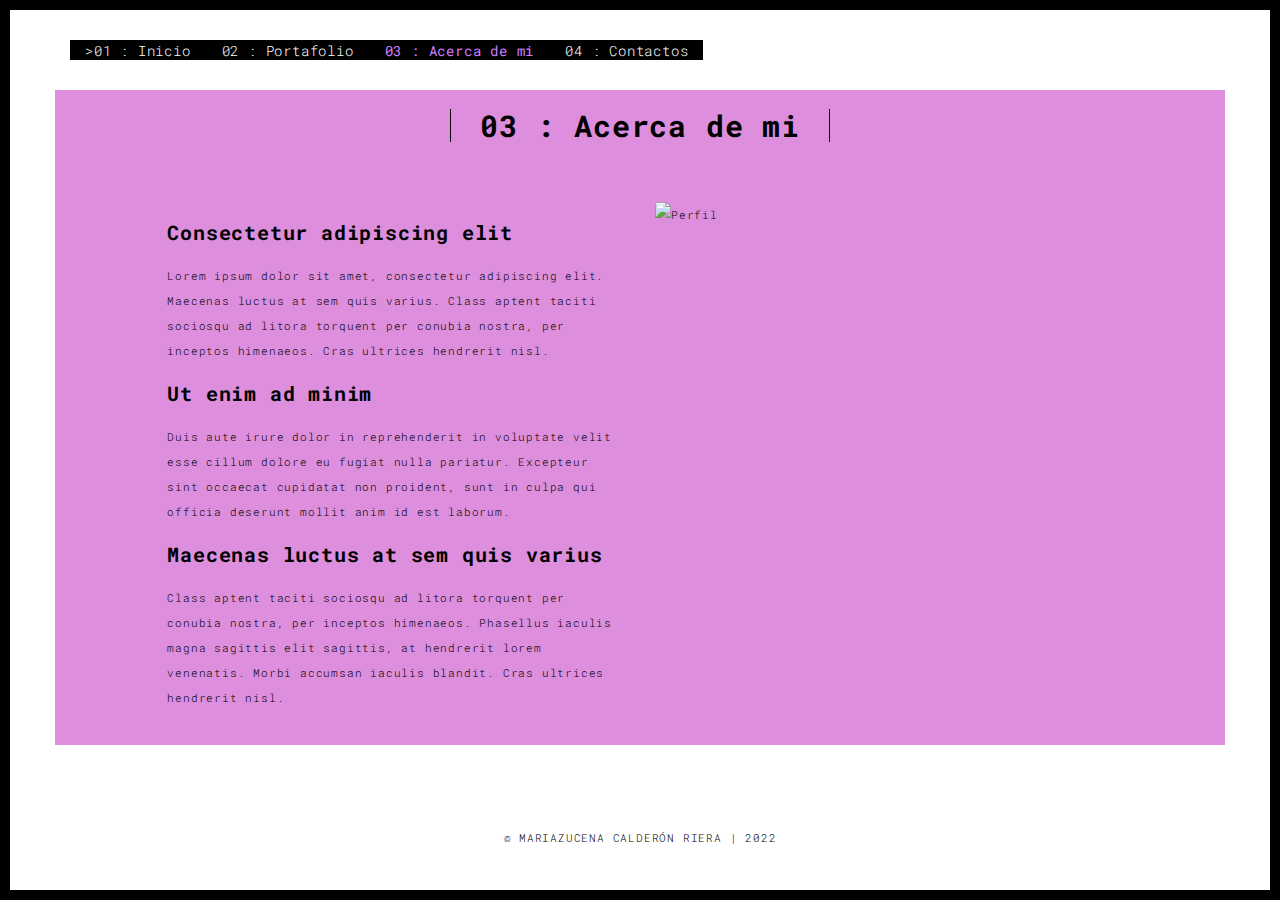
==== about.html @ 6d2d88f6 "Se hizo una primera versión de about.html" ====
<!DOCTYPE html>
<html lang="en">

<head>
  <meta charset="UTF-8">
  <meta content="IE=edge" http-equiv="X-UA-Compatible">
  <meta content="width=device-width,initial-scale=1" name="viewport">
  <meta content="description" name="description">
  <meta name="google" content="notranslate" />
  <meta content="Mashup templates have been developped by Orson.io team" name="author">

  <title>Mariazucena Calderón Riera</title>   

<link href="./main.3f6952e4.css" rel="stylesheet"></head>

<body class="">
<div id="site-border-left"></div>
<div id="site-border-right"></div>
<div id="site-border-top"></div>
<div id="site-border-bottom"></div>
 <!-- Add your content of header -->
<header>
  <nav class="navbar  navbar-fixed-top navbar-default">
    <div class="container">
        <button type="button" class="navbar-toggle collapsed" data-toggle="collapse" data-target="#navbar-collapse" aria-expanded="false">
          <span class="sr-only">Toggle navigation</span>
          <span class="icon-bar"></span>
          <span class="icon-bar"></span>
          <span class="icon-bar"></span>
        </button>

      <div class="collapse navbar-collapse" id="navbar-collapse">
        <ul class="nav navbar-nav" style="background-color:black;">
          <li ><a href="./index.html" title="" style="color:white">>01 : Inicio</a></li>
          <!-- href="./works.html" -->
          <li><a href="./maintenance.html" title="" style="color:white">02 : Portafolio</a></li>
          <li><a href="./about.html" title="" style="color:#CF7DFE; font-weight: bolder;">03 : Acerca de mi</a></li>
          <li><a href="./contact.html" title="" style="color:white">04 : Contactos</a></li>
        </ul>


      </div> 
    </div>
  </nav>
</header>

<div class="section-container">
    <div class="container">
      <div class="row" style="background-color:rgb(221, 142, 221); padding-bottom: 20px;">
        <div class="col-xs-12">
          <div class="section-container-spacer text-center">
            <h1 class="h2">03 : Acerca de mi</h1>
          </div>
          
          <div class="row">
            <div class="col-md-10 col-md-offset-1">
              <div class="row">
                <div class="col-xs-12 col-md-6">
                  <h3>Consectetur adipiscing elit</h3>
                  <p>Lorem ipsum dolor sit amet, consectetur adipiscing elit. Maecenas luctus at sem quis varius. 
                  Class aptent taciti sociosqu ad litora torquent per conubia nostra, per inceptos himenaeos. Cras ultrices hendrerit nisl.</p>
                  <h3>Ut enim ad minim </h3>
                  <p>Duis aute irure dolor in reprehenderit in voluptate velit esse
                  cillum dolore eu fugiat nulla pariatur. Excepteur sint occaecat cupidatat non
                  proident, sunt in culpa qui officia deserunt mollit anim id est laborum. 
                  <h3>Maecenas luctus at sem quis varius</h3>
                  <p>
                  Class aptent taciti sociosqu ad litora torquent per conubia nostra, per inceptos himenaeos. Phasellus iaculis magna sagittis elit sagittis, at hendrerit lorem venenatis. Morbi accumsan iaculis blandit. Cras ultrices hendrerit nisl.</p>
                </div>

                <div class="col-xs-12 col-md-6">
                  <img src="https://i.imgur.com/AEk5VJh.png" class="img-responsive" alt="Perfil" style="width: 90%;">
                </div>

              </div>
            </div>
          </div>
          
          
       </div>
      </div>
    </div>
  </div>


<footer class="footer-container text-center">
  <div class="container">
    <div class="row">
      <div class="col-xs-12">
        <p>© MARIAZUCENA CALDERÓN RIERA | 2022</p>
      </div>
    </div>
  </div>
</footer>

<script>
  document.addEventListener("DOMContentLoaded", function (event) {
     navActivePage();
  });
</script>

 <script type="text/javascript" src="./main.70a66962.js"></script></body>

</html>
---- main.3f6952e4.css ----
@import url(https://fonts.googleapis.com/css?family=Roboto:900|Roboto+Mono:300,400,700);@import url(https://maxcdn.bootstrapcdn.com/font-awesome/4.7.0/css/font-awesome.min.css);/*!
 * Bootstrap v3.3.7 (http://getbootstrap.com)
 * Copyright 2011-2016 Twitter, Inc.
 * Licensed under MIT (https://github.com/twbs/bootstrap/blob/master/LICENSE)
 */
/*! normalize.css v3.0.3 | MIT License | github.com/necolas/normalize.css */html{font-family:sans-serif;-ms-text-size-adjust:100%;-webkit-text-size-adjust:100%}body{margin:0}article,aside,details,figcaption,figure,footer,header,hgroup,main,menu,nav,section,summary{display:block}audio,canvas,progress,video{display:inline-block;vertical-align:baseline}audio:not([controls]){display:none;height:0}[hidden],template{display:none}a{background-color:transparent}a:active,a:hover{outline:0}abbr[title]{border-bottom:1px dotted}b,strong{font-weight:700}dfn{font-style:italic}h1{font-size:2em;margin:.67em 0}mark{background:#ff0;color:#000}small{font-size:80%}sub,sup{font-size:75%;line-height:0;position:relative;vertical-align:baseline}sup{top:-.5em}sub{bottom:-.25em}img{border:0}svg:not(:root){overflow:hidden}figure{margin:1em 40px}hr{box-sizing:content-box;height:0}pre{overflow:auto}code,kbd,pre,samp{font-family:monospace,monospace;font-size:1em}button,input,optgroup,select,textarea{color:inherit;font:inherit;margin:0}button{overflow:visible}button,select{text-transform:none}button,html input[type=button],input[type=reset],input[type=submit]{-webkit-appearance:button;cursor:pointer}button[disabled],html input[disabled]{cursor:default}button::-moz-focus-inner,input::-moz-focus-inner{border:0;padding:0}input{line-height:normal}input[type=checkbox],input[type=radio]{box-sizing:border-box;padding:0}input[type=number]::-webkit-inner-spin-button,input[type=number]::-webkit-outer-spin-button{height:auto}input[type=search]{-webkit-appearance:textfield;box-sizing:content-box}input[type=search]::-webkit-search-cancel-button,input[type=search]::-webkit-search-decoration{-webkit-appearance:none}fieldset{border:1px solid silver;margin:0 2px;padding:.35em .625em .75em}textarea{overflow:auto}optgroup{font-weight:700}table{border-collapse:collapse;border-spacing:0}td,th{padding:0}

/*! Source: https://github.com/h5bp/html5-boilerplate/blob/master/src/css/main.css */@media print{*,:after,:before{background:transparent!important;color:#000!important;box-shadow:none!important;text-shadow:none!important}a,a:visited{text-decoration:underline}a[href]:after{content:" (" attr(href) ")"}abbr[title]:after{content:" (" attr(title) ")"}a[href^="#"]:after,a[href^="javascript:"]:after{content:""}blockquote,pre{border:1px solid #999;page-break-inside:avoid}thead{display:table-header-group}img,tr{page-break-inside:avoid}img{max-width:100%!important}h2,h3,p{orphans:3;widows:3}h2,h3{page-break-after:avoid}.navbar{display:none}.btn>.caret,.dropup>.btn>.caret{border-top-color:#000!important}.label{border:1px solid #000}.table{border-collapse:collapse!important}.table td,.table th{background-color:#fff!important}.table-bordered td,.table-bordered th{border:1px solid #ddd!important}}*,:after,:before{-webkit-box-sizing:border-box;-moz-box-sizing:border-box;box-sizing:border-box}html{font-size:10px;-webkit-tap-highlight-color:transparent}body{font-family:Roboto Mono,Helvetica,Arial,sans-serif;font-size:11px;line-height:1.78;color:#000;background-color:#fff}button,input,select,textarea{font-family:inherit;font-size:inherit;line-height:inherit}a{color:#001aff;text-decoration:none}a:focus,a:hover{color:#0012b3;text-decoration:underline}a:focus{outline:5px auto -webkit-focus-ring-color;outline-offset:-2px}figure{margin:0}img{vertical-align:middle}.img-responsive{display:block;max-width:100%;height:auto}.img-rounded{border-radius:0}.img-thumbnail{padding:4px;line-height:1.78;background-color:#fff;border:1px solid #ddd;border-radius:0;-webkit-transition:all .2s ease-in-out;-o-transition:all .2s ease-in-out;transition:all .2s ease-in-out;display:inline-block;max-width:100%;height:auto}.img-circle{border-radius:50%}hr{margin-top:19px;margin-bottom:19px;border:0;border-top:1px solid #eee}.sr-only{position:absolute;width:1px;height:1px;margin:-1px;padding:0;overflow:hidden;clip:rect(0,0,0,0);border:0}.sr-only-focusable:active,.sr-only-focusable:focus{position:static;width:auto;height:auto;margin:0;overflow:visible;clip:auto}[role=button]{cursor:pointer}.h1,.h2,.h3,.h4,.h5,.h6,h1,h2,h3,h4,h5,h6{font-family:Roboto Mono,Helvetica,Arial,sans-serif;font-weight:700;line-height:1.1;color:#000}.h1 .small,.h1 small,.h2 .small,.h2 small,.h3 .small,.h3 small,.h4 .small,.h4 small,.h5 .small,.h5 small,.h6 .small,.h6 small,h1 .small,h1 small,h2 .small,h2 small,h3 .small,h3 small,h4 .small,h4 small,h5 .small,h5 small,h6 .small,h6 small{font-weight:400;line-height:1;color:#777}.h1,.h2,.h3,h1,h2,h3{margin-top:19px;margin-bottom:9.5px}.h1 .small,.h1 small,.h2 .small,.h2 small,.h3 .small,.h3 small,h1 .small,h1 small,h2 .small,h2 small,h3 .small,h3 small{font-size:65%}.h4,.h5,.h6,h4,h5,h6{margin-top:9.5px;margin-bottom:9.5px}.h4 .small,.h4 small,.h5 .small,.h5 small,.h6 .small,.h6 small,h4 .small,h4 small,h5 .small,h5 small,h6 .small,h6 small{font-size:75%}.h1,h1{font-size:70px}.h2,h2{font-size:30px}.h3,h3{font-size:20px}.h4,.h5,h4,h5{font-size:11px}.h6,h6{font-size:10px}p{margin:0 0 9.5px}.lead{margin-bottom:19px;font-size:12px;font-weight:300;line-height:1.4}@media (min-width:768px){.lead{font-size:16.5px}}.small,small{font-size:90%}.mark,mark{background-color:#fcf8e3;padding:.2em}.text-left{text-align:left}.text-right{text-align:right}.text-center{text-align:center}.text-justify{text-align:justify}.text-nowrap{white-space:nowrap}.text-lowercase{text-transform:lowercase}.initialism,.text-uppercase{text-transform:uppercase}.text-capitalize{text-transform:capitalize}.text-muted{color:#777}.text-primary{color:#001aff}a.text-primary:focus,a.text-primary:hover{color:#0015cc}.text-success{color:#fff}a.text-success:focus,a.text-success:hover{color:#e6e6e6}.text-info{color:#31708f}a.text-info:focus,a.text-info:hover{color:#245269}.text-warning{color:#8a6d3b}a.text-warning:focus,a.text-warning:hover{color:#66512c}.text-danger{color:#fff}a.text-danger:focus,a.text-danger:hover{color:#e6e6e6}.bg-primary{color:#fff;background-color:#001aff}a.bg-primary:focus,a.bg-primary:hover{background-color:#0015cc}.bg-success,a.bg-success:focus,a.bg-success:hover{background-color:#000}.bg-info{background-color:#d9edf7}a.bg-info:focus,a.bg-info:hover{background-color:#afd9ee}.bg-warning{background-color:#fcf8e3}a.bg-warning:focus,a.bg-warning:hover{background-color:#f7ecb5}.bg-danger{background-color:red}a.bg-danger:focus,a.bg-danger:hover{background-color:#c00}.page-header{padding-bottom:8.5px;margin:38px 0 19px;border-bottom:1px solid #eee}ol,ul{margin-top:0;margin-bottom:9.5px}ol ol,ol ul,ul ol,ul ul{margin-bottom:0}.list-inline,.list-unstyled{padding-left:0;list-style:none}.list-inline{margin-left:-5px}.list-inline>li{display:inline-block;padding-left:5px;padding-right:5px}dl{margin-top:0;margin-bottom:19px}dd,dt{line-height:1.78}dt{font-weight:700}dd{margin-left:0}.dl-horizontal dd:after,.dl-horizontal dd:before{content:" ";display:table}.dl-horizontal dd:after{clear:both}@media (min-width:768px){.dl-horizontal dt{float:left;width:160px;clear:left;text-align:right;overflow:hidden;text-overflow:ellipsis;white-space:nowrap}.dl-horizontal dd{margin-left:180px}}abbr[data-original-title],abbr[title]{cursor:help;border-bottom:1px dotted #777}.initialism{font-size:90%}blockquote{padding:9.5px 19px;margin:0 0 19px;font-size:13.75px;border-left:5px solid #eee}blockquote ol:last-child,blockquote p:last-child,blockquote ul:last-child{margin-bottom:0}blockquote .small,blockquote footer,blockquote small{display:block;font-size:80%;line-height:1.78;color:#777}blockquote .small:before,blockquote footer:before,blockquote small:before{content:"\2014   \A0"}.blockquote-reverse,blockquote.pull-right{padding-right:15px;padding-left:0;border-right:5px solid #eee;border-left:0;text-align:right}.blockquote-reverse .small:before,.blockquote-reverse footer:before,.blockquote-reverse small:before,blockquote.pull-right .small:before,blockquote.pull-right footer:before,blockquote.pull-right small:before{content:""}.blockquote-reverse .small:after,.blockquote-reverse footer:after,.blockquote-reverse small:after,blockquote.pull-right .small:after,blockquote.pull-right footer:after,blockquote.pull-right small:after{content:"\A0   \2014"}address{margin-bottom:19px;font-style:normal;line-height:1.78}code,kbd,pre,samp{font-family:Menlo,Monaco,Consolas,Courier New,monospace}code{color:#c7254e;background-color:#f9f2f4}code,kbd{padding:2px 4px;font-size:90%;border-radius:0}kbd{color:#fff;background-color:#333;box-shadow:inset 0 -1px 0 rgba(0,0,0,.25)}kbd kbd{padding:0;font-size:100%;font-weight:700;box-shadow:none}pre{display:block;padding:9px;margin:0 0 9.5px;font-size:10px;line-height:1.78;word-break:break-all;word-wrap:break-word;color:#333;background-color:#f5f5f5;border:1px solid #ccc;border-radius:0}pre code{padding:0;font-size:inherit;color:inherit;white-space:pre-wrap;background-color:transparent;border-radius:0}.pre-scrollable{max-height:340px;overflow-y:scroll}.container{margin-right:auto;margin-left:auto;padding-left:15px;padding-right:15px}.container:after,.container:before{content:" ";display:table}.container:after{clear:both}@media (min-width:768px){.container{width:750px}}@media (min-width:992px){.container{width:970px}}@media (min-width:1200px){.container{width:1170px}}.container-fluid{margin-right:auto;margin-left:auto;padding-left:15px;padding-right:15px}.container-fluid:after,.container-fluid:before{content:" ";display:table}.container-fluid:after{clear:both}.row{margin-left:-15px;margin-right:-15px}.row:after,.row:before{content:" ";display:table}.row:after{clear:both}.col-lg-1,.col-lg-2,.col-lg-3,.col-lg-4,.col-lg-5,.col-lg-6,.col-lg-7,.col-lg-8,.col-lg-9,.col-lg-10,.col-lg-11,.col-lg-12,.col-md-1,.col-md-2,.col-md-3,.col-md-4,.col-md-5,.col-md-6,.col-md-7,.col-md-8,.col-md-9,.col-md-10,.col-md-11,.col-md-12,.col-sm-1,.col-sm-2,.col-sm-3,.col-sm-4,.col-sm-5,.col-sm-6,.col-sm-7,.col-sm-8,.col-sm-9,.col-sm-10,.col-sm-11,.col-sm-12,.col-xs-1,.col-xs-2,.col-xs-3,.col-xs-4,.col-xs-5,.col-xs-6,.col-xs-7,.col-xs-8,.col-xs-9,.col-xs-10,.col-xs-11,.col-xs-12{position:relative;min-height:1px;padding-left:15px;padding-right:15px}.col-xs-1,.col-xs-2,.col-xs-3,.col-xs-4,.col-xs-5,.col-xs-6,.col-xs-7,.col-xs-8,.col-xs-9,.col-xs-10,.col-xs-11,.col-xs-12{float:left}.col-xs-1{width:8.33333%}.col-xs-2{width:16.66667%}.col-xs-3{width:25%}.col-xs-4{width:33.33333%}.col-xs-5{width:41.66667%}.col-xs-6{width:50%}.col-xs-7{width:58.33333%}.col-xs-8{width:66.66667%}.col-xs-9{width:75%}.col-xs-10{width:83.33333%}.col-xs-11{width:91.66667%}.col-xs-12{width:100%}.col-xs-pull-0{right:auto}.col-xs-pull-1{right:8.33333%}.col-xs-pull-2{right:16.66667%}.col-xs-pull-3{right:25%}.col-xs-pull-4{right:33.33333%}.col-xs-pull-5{right:41.66667%}.col-xs-pull-6{right:50%}.col-xs-pull-7{right:58.33333%}.col-xs-pull-8{right:66.66667%}.col-xs-pull-9{right:75%}.col-xs-pull-10{right:83.33333%}.col-xs-pull-11{right:91.66667%}.col-xs-pull-12{right:100%}.col-xs-push-0{left:auto}.col-xs-push-1{left:8.33333%}.col-xs-push-2{left:16.66667%}.col-xs-push-3{left:25%}.col-xs-push-4{left:33.33333%}.col-xs-push-5{left:41.66667%}.col-xs-push-6{left:50%}.col-xs-push-7{left:58.33333%}.col-xs-push-8{left:66.66667%}.col-xs-push-9{left:75%}.col-xs-push-10{left:83.33333%}.col-xs-push-11{left:91.66667%}.col-xs-push-12{left:100%}.col-xs-offset-0{margin-left:0}.col-xs-offset-1{margin-left:8.33333%}.col-xs-offset-2{margin-left:16.66667%}.col-xs-offset-3{margin-left:25%}.col-xs-offset-4{margin-left:33.33333%}.col-xs-offset-5{margin-left:41.66667%}.col-xs-offset-6{margin-left:50%}.col-xs-offset-7{margin-left:58.33333%}.col-xs-offset-8{margin-left:66.66667%}.col-xs-offset-9{margin-left:75%}.col-xs-offset-10{margin-left:83.33333%}.col-xs-offset-11{margin-left:91.66667%}.col-xs-offset-12{margin-left:100%}@media (min-width:768px){.col-sm-1,.col-sm-2,.col-sm-3,.col-sm-4,.col-sm-5,.col-sm-6,.col-sm-7,.col-sm-8,.col-sm-9,.col-sm-10,.col-sm-11,.col-sm-12{float:left}.col-sm-1{width:8.33333%}.col-sm-2{width:16.66667%}.col-sm-3{width:25%}.col-sm-4{width:33.33333%}.col-sm-5{width:41.66667%}.col-sm-6{width:50%}.col-sm-7{width:58.33333%}.col-sm-8{width:66.66667%}.col-sm-9{width:75%}.col-sm-10{width:83.33333%}.col-sm-11{width:91.66667%}.col-sm-12{width:100%}.col-sm-pull-0{right:auto}.col-sm-pull-1{right:8.33333%}.col-sm-pull-2{right:16.66667%}.col-sm-pull-3{right:25%}.col-sm-pull-4{right:33.33333%}.col-sm-pull-5{right:41.66667%}.col-sm-pull-6{right:50%}.col-sm-pull-7{right:58.33333%}.col-sm-pull-8{right:66.66667%}.col-sm-pull-9{right:75%}.col-sm-pull-10{right:83.33333%}.col-sm-pull-11{right:91.66667%}.col-sm-pull-12{right:100%}.col-sm-push-0{left:auto}.col-sm-push-1{left:8.33333%}.col-sm-push-2{left:16.66667%}.col-sm-push-3{left:25%}.col-sm-push-4{left:33.33333%}.col-sm-push-5{left:41.66667%}.col-sm-push-6{left:50%}.col-sm-push-7{left:58.33333%}.col-sm-push-8{left:66.66667%}.col-sm-push-9{left:75%}.col-sm-push-10{left:83.33333%}.col-sm-push-11{left:91.66667%}.col-sm-push-12{left:100%}.col-sm-offset-0{margin-left:0}.col-sm-offset-1{margin-left:8.33333%}.col-sm-offset-2{margin-left:16.66667%}.col-sm-offset-3{margin-left:25%}.col-sm-offset-4{margin-left:33.33333%}.col-sm-offset-5{margin-left:41.66667%}.col-sm-offset-6{margin-left:50%}.col-sm-offset-7{margin-left:58.33333%}.col-sm-offset-8{margin-left:66.66667%}.col-sm-offset-9{margin-left:75%}.col-sm-offset-10{margin-left:83.33333%}.col-sm-offset-11{margin-left:91.66667%}.col-sm-offset-12{margin-left:100%}}@media (min-width:992px){.col-md-1,.col-md-2,.col-md-3,.col-md-4,.col-md-5,.col-md-6,.col-md-7,.col-md-8,.col-md-9,.col-md-10,.col-md-11,.col-md-12{float:left}.col-md-1{width:8.33333%}.col-md-2{width:16.66667%}.col-md-3{width:25%}.col-md-4{width:33.33333%}.col-md-5{width:41.66667%}.col-md-6{width:50%}.col-md-7{width:58.33333%}.col-md-8{width:66.66667%}.col-md-9{width:75%}.col-md-10{width:83.33333%}.col-md-11{width:91.66667%}.col-md-12{width:100%}.col-md-pull-0{right:auto}.col-md-pull-1{right:8.33333%}.col-md-pull-2{right:16.66667%}.col-md-pull-3{right:25%}.col-md-pull-4{right:33.33333%}.col-md-pull-5{right:41.66667%}.col-md-pull-6{right:50%}.col-md-pull-7{right:58.33333%}.col-md-pull-8{right:66.66667%}.col-md-pull-9{right:75%}.col-md-pull-10{right:83.33333%}.col-md-pull-11{right:91.66667%}.col-md-pull-12{right:100%}.col-md-push-0{left:auto}.col-md-push-1{left:8.33333%}.col-md-push-2{left:16.66667%}.col-md-push-3{left:25%}.col-md-push-4{left:33.33333%}.col-md-push-5{left:41.66667%}.col-md-push-6{left:50%}.col-md-push-7{left:58.33333%}.col-md-push-8{left:66.66667%}.col-md-push-9{left:75%}.col-md-push-10{left:83.33333%}.col-md-push-11{left:91.66667%}.col-md-push-12{left:100%}.col-md-offset-0{margin-left:0}.col-md-offset-1{margin-left:8.33333%}.col-md-offset-2{margin-left:16.66667%}.col-md-offset-3{margin-left:25%}.col-md-offset-4{margin-left:33.33333%}.col-md-offset-5{margin-left:41.66667%}.col-md-offset-6{margin-left:50%}.col-md-offset-7{margin-left:58.33333%}.col-md-offset-8{margin-left:66.66667%}.col-md-offset-9{margin-left:75%}.col-md-offset-10{margin-left:83.33333%}.col-md-offset-11{margin-left:91.66667%}.col-md-offset-12{margin-left:100%}}@media (min-width:1200px){.col-lg-1,.col-lg-2,.col-lg-3,.col-lg-4,.col-lg-5,.col-lg-6,.col-lg-7,.col-lg-8,.col-lg-9,.col-lg-10,.col-lg-11,.col-lg-12{float:left}.col-lg-1{width:8.33333%}.col-lg-2{width:16.66667%}.col-lg-3{width:25%}.col-lg-4{width:33.33333%}.col-lg-5{width:41.66667%}.col-lg-6{width:50%}.col-lg-7{width:58.33333%}.col-lg-8{width:66.66667%}.col-lg-9{width:75%}.col-lg-10{width:83.33333%}.col-lg-11{width:91.66667%}.col-lg-12{width:100%}.col-lg-pull-0{right:auto}.col-lg-pull-1{right:8.33333%}.col-lg-pull-2{right:16.66667%}.col-lg-pull-3{right:25%}.col-lg-pull-4{right:33.33333%}.col-lg-pull-5{right:41.66667%}.col-lg-pull-6{right:50%}.col-lg-pull-7{right:58.33333%}.col-lg-pull-8{right:66.66667%}.col-lg-pull-9{right:75%}.col-lg-pull-10{right:83.33333%}.col-lg-pull-11{right:91.66667%}.col-lg-pull-12{right:100%}.col-lg-push-0{left:auto}.col-lg-push-1{left:8.33333%}.col-lg-push-2{left:16.66667%}.col-lg-push-3{left:25%}.col-lg-push-4{left:33.33333%}.col-lg-push-5{left:41.66667%}.col-lg-push-6{left:50%}.col-lg-push-7{left:58.33333%}.col-lg-push-8{left:66.66667%}.col-lg-push-9{left:75%}.col-lg-push-10{left:83.33333%}.col-lg-push-11{left:91.66667%}.col-lg-push-12{left:100%}.col-lg-offset-0{margin-left:0}.col-lg-offset-1{margin-left:8.33333%}.col-lg-offset-2{margin-left:16.66667%}.col-lg-offset-3{margin-left:25%}.col-lg-offset-4{margin-left:33.33333%}.col-lg-offset-5{margin-left:41.66667%}.col-lg-offset-6{margin-left:50%}.col-lg-offset-7{margin-left:58.33333%}.col-lg-offset-8{margin-left:66.66667%}.col-lg-offset-9{margin-left:75%}.col-lg-offset-10{margin-left:83.33333%}.col-lg-offset-11{margin-left:91.66667%}.col-lg-offset-12{margin-left:100%}}table{background-color:transparent}caption{padding-top:8px;padding-bottom:8px;color:#777}caption,th{text-align:left}.table{width:100%;max-width:100%;margin-bottom:19px}.table>tbody>tr>td,.table>tbody>tr>th,.table>tfoot>tr>td,.table>tfoot>tr>th,.table>thead>tr>td,.table>thead>tr>th{padding:8px;line-height:1.78;vertical-align:top;border-top:1px solid #ddd}.table>thead>tr>th{vertical-align:bottom;border-bottom:2px solid #ddd}.table>caption+thead>tr:first-child>td,.table>caption+thead>tr:first-child>th,.table>colgroup+thead>tr:first-child>td,.table>colgroup+thead>tr:first-child>th,.table>thead:first-child>tr:first-child>td,.table>thead:first-child>tr:first-child>th{border-top:0}.table>tbody+tbody{border-top:2px solid #ddd}.table .table{background-color:#fff}.table-condensed>tbody>tr>td,.table-condensed>tbody>tr>th,.table-condensed>tfoot>tr>td,.table-condensed>tfoot>tr>th,.table-condensed>thead>tr>td,.table-condensed>thead>tr>th{padding:5px}.table-bordered,.table-bordered>tbody>tr>td,.table-bordered>tbody>tr>th,.table-bordered>tfoot>tr>td,.table-bordered>tfoot>tr>th,.table-bordered>thead>tr>td,.table-bordered>thead>tr>th{border:1px solid #ddd}.table-bordered>thead>tr>td,.table-bordered>thead>tr>th{border-bottom-width:2px}.table-striped>tbody>tr:nth-of-type(odd){background-color:#f9f9f9}.table-hover>tbody>tr:hover{background-color:#f5f5f5}table col[class*=col-]{position:static;float:none;display:table-column}table td[class*=col-],table th[class*=col-]{position:static;float:none;display:table-cell}.table>tbody>tr.active>td,.table>tbody>tr.active>th,.table>tbody>tr>td.active,.table>tbody>tr>th.active,.table>tfoot>tr.active>td,.table>tfoot>tr.active>th,.table>tfoot>tr>td.active,.table>tfoot>tr>th.active,.table>thead>tr.active>td,.table>thead>tr.active>th,.table>thead>tr>td.active,.table>thead>tr>th.active{background-color:#f5f5f5}.table-hover>tbody>tr.active:hover>td,.table-hover>tbody>tr.active:hover>th,.table-hover>tbody>tr:hover>.active,.table-hover>tbody>tr>td.active:hover,.table-hover>tbody>tr>th.active:hover{background-color:#e8e8e8}.table-hover>tbody>tr.success:hover>td,.table-hover>tbody>tr.success:hover>th,.table-hover>tbody>tr:hover>.success,.table-hover>tbody>tr>td.success:hover,.table-hover>tbody>tr>th.success:hover,.table>tbody>tr.success>td,.table>tbody>tr.success>th,.table>tbody>tr>td.success,.table>tbody>tr>th.success,.table>tfoot>tr.success>td,.table>tfoot>tr.success>th,.table>tfoot>tr>td.success,.table>tfoot>tr>th.success,.table>thead>tr.success>td,.table>thead>tr.success>th,.table>thead>tr>td.success,.table>thead>tr>th.success{background-color:#000}.table>tbody>tr.info>td,.table>tbody>tr.info>th,.table>tbody>tr>td.info,.table>tbody>tr>th.info,.table>tfoot>tr.info>td,.table>tfoot>tr.info>th,.table>tfoot>tr>td.info,.table>tfoot>tr>th.info,.table>thead>tr.info>td,.table>thead>tr.info>th,.table>thead>tr>td.info,.table>thead>tr>th.info{background-color:#d9edf7}.table-hover>tbody>tr.info:hover>td,.table-hover>tbody>tr.info:hover>th,.table-hover>tbody>tr:hover>.info,.table-hover>tbody>tr>td.info:hover,.table-hover>tbody>tr>th.info:hover{background-color:#c4e3f3}.table>tbody>tr.warning>td,.table>tbody>tr.warning>th,.table>tbody>tr>td.warning,.table>tbody>tr>th.warning,.table>tfoot>tr.warning>td,.table>tfoot>tr.warning>th,.table>tfoot>tr>td.warning,.table>tfoot>tr>th.warning,.table>thead>tr.warning>td,.table>thead>tr.warning>th,.table>thead>tr>td.warning,.table>thead>tr>th.warning{background-color:#fcf8e3}.table-hover>tbody>tr.warning:hover>td,.table-hover>tbody>tr.warning:hover>th,.table-hover>tbody>tr:hover>.warning,.table-hover>tbody>tr>td.warning:hover,.table-hover>tbody>tr>th.warning:hover{background-color:#faf2cc}.table>tbody>tr.danger>td,.table>tbody>tr.danger>th,.table>tbody>tr>td.danger,.table>tbody>tr>th.danger,.table>tfoot>tr.danger>td,.table>tfoot>tr.danger>th,.table>tfoot>tr>td.danger,.table>tfoot>tr>th.danger,.table>thead>tr.danger>td,.table>thead>tr.danger>th,.table>thead>tr>td.danger,.table>thead>tr>th.danger{background-color:red}.table-hover>tbody>tr.danger:hover>td,.table-hover>tbody>tr.danger:hover>th,.table-hover>tbody>tr:hover>.danger,.table-hover>tbody>tr>td.danger:hover,.table-hover>tbody>tr>th.danger:hover{background-color:#e60000}.table-responsive{overflow-x:auto;min-height:.01%}@media screen and (max-width:767px){.table-responsive{width:100%;margin-bottom:14.25px;overflow-y:hidden;-ms-overflow-style:-ms-autohiding-scrollbar;border:1px solid #ddd}.table-responsive>.table{margin-bottom:0}.table-responsive>.table>tbody>tr>td,.table-responsive>.table>tbody>tr>th,.table-responsive>.table>tfoot>tr>td,.table-responsive>.table>tfoot>tr>th,.table-responsive>.table>thead>tr>td,.table-responsive>.table>thead>tr>th{white-space:nowrap}.table-responsive>.table-bordered{border:0}.table-responsive>.table-bordered>tbody>tr>td:first-child,.table-responsive>.table-bordered>tbody>tr>th:first-child,.table-responsive>.table-bordered>tfoot>tr>td:first-child,.table-responsive>.table-bordered>tfoot>tr>th:first-child,.table-responsive>.table-bordered>thead>tr>td:first-child,.table-responsive>.table-bordered>thead>tr>th:first-child{border-left:0}.table-responsive>.table-bordered>tbody>tr>td:last-child,.table-responsive>.table-bordered>tbody>tr>th:last-child,.table-responsive>.table-bordered>tfoot>tr>td:last-child,.table-responsive>.table-bordered>tfoot>tr>th:last-child,.table-responsive>.table-bordered>thead>tr>td:last-child,.table-responsive>.table-bordered>thead>tr>th:last-child{border-right:0}.table-responsive>.table-bordered>tbody>tr:last-child>td,.table-responsive>.table-bordered>tbody>tr:last-child>th,.table-responsive>.table-bordered>tfoot>tr:last-child>td,.table-responsive>.table-bordered>tfoot>tr:last-child>th{border-bottom:0}}fieldset{margin:0;min-width:0}fieldset,legend{padding:0;border:0}legend{display:block;width:100%;margin-bottom:19px;font-size:16.5px;line-height:inherit;color:#333;border-bottom:1px solid #e5e5e5}label{display:inline-block;max-width:100%;margin-bottom:5px;font-weight:700}input[type=search]{-webkit-box-sizing:border-box;-moz-box-sizing:border-box;box-sizing:border-box}input[type=checkbox],input[type=radio]{margin:4px 0 0;margin-top:1px\9;line-height:normal}input[type=file]{display:block}input[type=range]{display:block;width:100%}select[multiple],select[size]{height:auto}input[type=checkbox]:focus,input[type=file]:focus,input[type=radio]:focus{outline:5px auto -webkit-focus-ring-color;outline-offset:-2px}output{padding-top:9px}.form-control,output{display:block;font-size:11px;line-height:1.78;color:#555}.form-control{width:100%;height:40px;padding:8px 14px;background-color:#fff;background-image:none;border:1px solid #000;border-radius:0;-webkit-box-shadow:inset 0 1px 1px rgba(0,0,0,.075);box-shadow:inset 0 1px 1px rgba(0,0,0,.075);-webkit-transition:border-color .15s ease-in-out,box-shadow .15s ease-in-out;-o-transition:border-color ease-in-out .15s,box-shadow ease-in-out .15s;transition:border-color .15s ease-in-out,box-shadow .15s ease-in-out}.form-control:focus{border-color:#66afe9;-webkit-box-shadow:inset 0 1px 1px rgba(0,0,0,.075),0 0 8px rgba(102,175,233,.6);box-shadow:inset 0 1px 1px rgba(0,0,0,.075),0 0 8px rgba(102,175,233,.6)}.form-control::-moz-placeholder{color:#999;opacity:1}.form-control:-ms-input-placeholder{color:#999}.form-control::-webkit-input-placeholder{color:#999}.form-control::-ms-expand{border:0;background-color:transparent}.form-control[disabled],.form-control[readonly],fieldset[disabled] .form-control{background-color:#eee;opacity:1}.form-control[disabled],fieldset[disabled] .form-control{cursor:not-allowed}textarea.form-control{height:auto}input[type=search]{-webkit-appearance:none}@media screen and (-webkit-min-device-pixel-ratio:0){input[type=date].form-control,input[type=datetime-local].form-control,input[type=month].form-control,input[type=time].form-control{line-height:40px}.input-group-sm>.input-group-btn>input[type=date].btn,.input-group-sm>.input-group-btn>input[type=datetime-local].btn,.input-group-sm>.input-group-btn>input[type=month].btn,.input-group-sm>.input-group-btn>input[type=time].btn,.input-group-sm>input[type=date].form-control,.input-group-sm>input[type=date].input-group-addon,.input-group-sm>input[type=datetime-local].form-control,.input-group-sm>input[type=datetime-local].input-group-addon,.input-group-sm>input[type=month].form-control,.input-group-sm>input[type=month].input-group-addon,.input-group-sm>input[type=time].form-control,.input-group-sm>input[type=time].input-group-addon,.input-group-sm input[type=date],.input-group-sm input[type=datetime-local],.input-group-sm input[type=month],.input-group-sm input[type=time],input[type=date].input-sm,input[type=datetime-local].input-sm,input[type=month].input-sm,input[type=time].input-sm{line-height:27px}.input-group-lg>.input-group-btn>input[type=date].btn,.input-group-lg>.input-group-btn>input[type=datetime-local].btn,.input-group-lg>.input-group-btn>input[type=month].btn,.input-group-lg>.input-group-btn>input[type=time].btn,.input-group-lg>input[type=date].form-control,.input-group-lg>input[type=date].input-group-addon,.input-group-lg>input[type=datetime-local].form-control,.input-group-lg>input[type=datetime-local].input-group-addon,.input-group-lg>input[type=month].form-control,.input-group-lg>input[type=month].input-group-addon,.input-group-lg>input[type=time].form-control,.input-group-lg>input[type=time].input-group-addon,.input-group-lg input[type=date],.input-group-lg input[type=datetime-local],.input-group-lg input[type=month],.input-group-lg input[type=time],input[type=date].input-lg,input[type=datetime-local].input-lg,input[type=month].input-lg,input[type=time].input-lg{line-height:41px}}.form-group{margin-bottom:15px}.checkbox,.radio{position:relative;display:block;margin-top:10px;margin-bottom:10px}.checkbox label,.radio label{min-height:19px;padding-left:20px;margin-bottom:0;font-weight:400;cursor:pointer}.checkbox-inline input[type=checkbox],.checkbox input[type=checkbox],.radio-inline input[type=radio],.radio input[type=radio]{position:absolute;margin-left:-20px;margin-top:4px\9}.checkbox+.checkbox,.radio+.radio{margin-top:-5px}.checkbox-inline,.radio-inline{position:relative;display:inline-block;padding-left:20px;margin-bottom:0;vertical-align:middle;font-weight:400;cursor:pointer}.checkbox-inline+.checkbox-inline,.radio-inline+.radio-inline{margin-top:0;margin-left:10px}.checkbox-inline.disabled,.checkbox.disabled label,.radio-inline.disabled,.radio.disabled label,fieldset[disabled] .checkbox-inline,fieldset[disabled] .checkbox label,fieldset[disabled] .radio-inline,fieldset[disabled] .radio label,fieldset[disabled] input[type=checkbox],fieldset[disabled] input[type=radio],input[type=checkbox].disabled,input[type=checkbox][disabled],input[type=radio].disabled,input[type=radio][disabled]{cursor:not-allowed}.form-control-static{padding-top:9px;padding-bottom:9px;margin-bottom:0;min-height:30px}.form-control-static.input-lg,.form-control-static.input-sm,.input-group-lg>.form-control-static.form-control,.input-group-lg>.form-control-static.input-group-addon,.input-group-lg>.input-group-btn>.form-control-static.btn,.input-group-sm>.form-control-static.form-control,.input-group-sm>.form-control-static.input-group-addon,.input-group-sm>.input-group-btn>.form-control-static.btn{padding-left:0;padding-right:0}.input-group-sm>.form-control,.input-group-sm>.input-group-addon,.input-group-sm>.input-group-btn>.btn,.input-sm{height:27px;padding:5px 10px;font-size:10px;line-height:1.5;border-radius:0}.input-group-sm>.input-group-btn>select.btn,.input-group-sm>select.form-control,.input-group-sm>select.input-group-addon,select.input-sm{height:27px;line-height:27px}.input-group-sm>.input-group-btn>select[multiple].btn,.input-group-sm>.input-group-btn>textarea.btn,.input-group-sm>select[multiple].form-control,.input-group-sm>select[multiple].input-group-addon,.input-group-sm>textarea.form-control,.input-group-sm>textarea.input-group-addon,select[multiple].input-sm,textarea.input-sm{height:auto}.form-group-sm .form-control{height:27px;padding:5px 10px;font-size:10px;line-height:1.5;border-radius:0}.form-group-sm select.form-control{height:27px;line-height:27px}.form-group-sm select[multiple].form-control,.form-group-sm textarea.form-control{height:auto}.form-group-sm .form-control-static{height:27px;min-height:29px;padding:6px 10px;font-size:10px;line-height:1.5}.input-group-lg>.form-control,.input-group-lg>.input-group-addon,.input-group-lg>.input-group-btn>.btn,.input-lg{height:41px;padding:10px 16px;font-size:14px;line-height:1.33333;border-radius:0}.input-group-lg>.input-group-btn>select.btn,.input-group-lg>select.form-control,.input-group-lg>select.input-group-addon,select.input-lg{height:41px;line-height:41px}.input-group-lg>.input-group-btn>select[multiple].btn,.input-group-lg>.input-group-btn>textarea.btn,.input-group-lg>select[multiple].form-control,.input-group-lg>select[multiple].input-group-addon,.input-group-lg>textarea.form-control,.input-group-lg>textarea.input-group-addon,select[multiple].input-lg,textarea.input-lg{height:auto}.form-group-lg .form-control{height:41px;padding:10px 16px;font-size:14px;line-height:1.33333;border-radius:0}.form-group-lg select.form-control{height:41px;line-height:41px}.form-group-lg select[multiple].form-control,.form-group-lg textarea.form-control{height:auto}.form-group-lg .form-control-static{height:41px;min-height:33px;padding:11px 16px;font-size:14px;line-height:1.33333}.has-feedback{position:relative}.has-feedback .form-control{padding-right:50px}.form-control-feedback{position:absolute;top:0;right:0;z-index:2;display:block;width:40px;height:40px;line-height:40px;text-align:center;pointer-events:none}.form-group-lg .form-control+.form-control-feedback,.input-group-lg+.form-control-feedback,.input-group-lg>.form-control+.form-control-feedback,.input-group-lg>.input-group-addon+.form-control-feedback,.input-group-lg>.input-group-btn>.btn+.form-control-feedback,.input-lg+.form-control-feedback{width:41px;height:41px;line-height:41px}.form-group-sm .form-control+.form-control-feedback,.input-group-sm+.form-control-feedback,.input-group-sm>.form-control+.form-control-feedback,.input-group-sm>.input-group-addon+.form-control-feedback,.input-group-sm>.input-group-btn>.btn+.form-control-feedback,.input-sm+.form-control-feedback{width:27px;height:27px;line-height:27px}.has-success .checkbox,.has-success .checkbox-inline,.has-success.checkbox-inline label,.has-success.checkbox label,.has-success .control-label,.has-success .help-block,.has-success .radio,.has-success .radio-inline,.has-success.radio-inline label,.has-success.radio label{color:#fff}.has-success .form-control{border-color:#fff;-webkit-box-shadow:inset 0 1px 1px rgba(0,0,0,.075);box-shadow:inset 0 1px 1px rgba(0,0,0,.075)}.has-success .form-control:focus{border-color:#e6e6e6;-webkit-box-shadow:inset 0 1px 1px rgba(0,0,0,.075),0 0 6px #fff;box-shadow:inset 0 1px 1px rgba(0,0,0,.075),0 0 6px #fff}.has-success .input-group-addon{color:#fff;border-color:#fff;background-color:#000}.has-success .form-control-feedback{color:#fff}.has-warning .checkbox,.has-warning .checkbox-inline,.has-warning.checkbox-inline label,.has-warning.checkbox label,.has-warning .control-label,.has-warning .help-block,.has-warning .radio,.has-warning .radio-inline,.has-warning.radio-inline label,.has-warning.radio label{color:#8a6d3b}.has-warning .form-control{border-color:#8a6d3b;-webkit-box-shadow:inset 0 1px 1px rgba(0,0,0,.075);box-shadow:inset 0 1px 1px rgba(0,0,0,.075)}.has-warning .form-control:focus{border-color:#66512c;-webkit-box-shadow:inset 0 1px 1px rgba(0,0,0,.075),0 0 6px #c0a16b;box-shadow:inset 0 1px 1px rgba(0,0,0,.075),0 0 6px #c0a16b}.has-warning .input-group-addon{color:#8a6d3b;border-color:#8a6d3b;background-color:#fcf8e3}.has-warning .form-control-feedback{color:#8a6d3b}.has-error .checkbox,.has-error .checkbox-inline,.has-error.checkbox-inline label,.has-error.checkbox label,.has-error .control-label,.has-error .help-block,.has-error .radio,.has-error .radio-inline,.has-error.radio-inline label,.has-error.radio label{color:#fff}.has-error .form-control{border-color:#fff;-webkit-box-shadow:inset 0 1px 1px rgba(0,0,0,.075);box-shadow:inset 0 1px 1px rgba(0,0,0,.075)}.has-error .form-control:focus{border-color:#e6e6e6;-webkit-box-shadow:inset 0 1px 1px rgba(0,0,0,.075),0 0 6px #fff;box-shadow:inset 0 1px 1px rgba(0,0,0,.075),0 0 6px #fff}.has-error .input-group-addon{color:#fff;border-color:#fff;background-color:red}.has-error .form-control-feedback{color:#fff}.has-feedback label~.form-control-feedback{top:24px}.has-feedback label.sr-only~.form-control-feedback{top:0}.help-block{display:block;margin-top:5px;margin-bottom:10px;color:#404040}@media (min-width:768px){.form-inline .form-group{display:inline-block;margin-bottom:0;vertical-align:middle}.form-inline .form-control{display:inline-block;width:auto;vertical-align:middle}.form-inline .form-control-static{display:inline-block}.form-inline .input-group{display:inline-table;vertical-align:middle}.form-inline .input-group .form-control,.form-inline .input-group .input-group-addon,.form-inline .input-group .input-group-btn{width:auto}.form-inline .input-group>.form-control{width:100%}.form-inline .control-label{margin-bottom:0;vertical-align:middle}.form-inline .checkbox,.form-inline .radio{display:inline-block;margin-top:0;margin-bottom:0;vertical-align:middle}.form-inline .checkbox label,.form-inline .radio label{padding-left:0}.form-inline .checkbox input[type=checkbox],.form-inline .radio input[type=radio]{position:relative;margin-left:0}.form-inline .has-feedback .form-control-feedback{top:0}}.form-horizontal .checkbox,.form-horizontal .checkbox-inline,.form-horizontal .radio,.form-horizontal .radio-inline{margin-top:0;margin-bottom:0;padding-top:9px}.form-horizontal .checkbox,.form-horizontal .radio{min-height:28px}.form-horizontal .form-group{margin-left:-15px;margin-right:-15px}.form-horizontal .form-group:after,.form-horizontal .form-group:before{content:" ";display:table}.form-horizontal .form-group:after{clear:both}@media (min-width:768px){.form-horizontal .control-label{text-align:right;margin-bottom:0;padding-top:9px}}.form-horizontal .has-feedback .form-control-feedback{right:15px}@media (min-width:768px){.form-horizontal .form-group-lg .control-label{padding-top:11px;font-size:14px}}@media (min-width:768px){.form-horizontal .form-group-sm .control-label{padding-top:6px;font-size:10px}}.btn{display:inline-block;margin-bottom:0;font-weight:400;text-align:center;vertical-align:middle;touch-action:manipulation;cursor:pointer;background-image:none;border:1px solid transparent;white-space:nowrap;padding:8px 14px;font-size:11px;line-height:1.78;border-radius:0;-webkit-user-select:none;-moz-user-select:none;-ms-user-select:none;user-select:none}.btn.active.focus,.btn.active:focus,.btn.focus,.btn:active.focus,.btn:active:focus,.btn:focus{outline:5px auto -webkit-focus-ring-color;outline-offset:-2px}.btn.focus,.btn:focus,.btn:hover{color:#000;text-decoration:none}.btn.active,.btn:active{outline:0;background-image:none;-webkit-box-shadow:inset 0 3px 5px rgba(0,0,0,.125);box-shadow:inset 0 3px 5px rgba(0,0,0,.125)}.btn.disabled,.btn[disabled],fieldset[disabled] .btn{cursor:not-allowed;opacity:.65;filter:alpha(opacity=65);-webkit-box-shadow:none;box-shadow:none}a.btn.disabled,fieldset[disabled] a.btn{pointer-events:none}.btn-default,.btn-default.active,.btn-default.active.focus,.btn-default.active:focus,.btn-default.active:hover,.btn-default.focus,.btn-default:active,.btn-default:active.focus,.btn-default:active:focus,.btn-default:active:hover,.btn-default:focus,.btn-default:hover,.open>.btn-default.dropdown-toggle,.open>.btn-default.dropdown-toggle.focus,.open>.btn-default.dropdown-toggle:focus,.open>.btn-default.dropdown-toggle:hover{color:#000;background-color:transparent;border-color:#000}.btn-default.active,.btn-default:active,.open>.btn-default.dropdown-toggle{background-image:none}.btn-default.disabled.focus,.btn-default.disabled:focus,.btn-default.disabled:hover,.btn-default[disabled].focus,.btn-default[disabled]:focus,.btn-default[disabled]:hover,fieldset[disabled] .btn-default.focus,fieldset[disabled] .btn-default:focus,fieldset[disabled] .btn-default:hover{background-color:transparent;border-color:#000}.btn-default .badge{color:transparent;background-color:#000}.btn-primary{color:#001aff;background-color:transparent;border-color:#001aff}.btn-primary.focus,.btn-primary:focus{color:#001aff;background-color:transparent;border-color:#000d80}.btn-primary.active,.btn-primary:active,.btn-primary:hover,.open>.btn-primary.dropdown-toggle{color:#001aff;background-color:transparent;border-color:#0014c2}.btn-primary.active.focus,.btn-primary.active:focus,.btn-primary.active:hover,.btn-primary:active.focus,.btn-primary:active:focus,.btn-primary:active:hover,.open>.btn-primary.dropdown-toggle.focus,.open>.btn-primary.dropdown-toggle:focus,.open>.btn-primary.dropdown-toggle:hover{color:#001aff;background-color:transparent;border-color:#000d80}.btn-primary.active,.btn-primary:active,.open>.btn-primary.dropdown-toggle{background-image:none}.btn-primary.disabled.focus,.btn-primary.disabled:focus,.btn-primary.disabled:hover,.btn-primary[disabled].focus,.btn-primary[disabled]:focus,.btn-primary[disabled]:hover,fieldset[disabled] .btn-primary.focus,fieldset[disabled] .btn-primary:focus,fieldset[disabled] .btn-primary:hover{background-color:transparent;border-color:#001aff}.btn-primary .badge{color:transparent;background-color:#001aff}.btn-success{color:#5cb85c;background-color:transparent;border-color:#5cb85c}.btn-success.focus,.btn-success:focus{color:#5cb85c;background-color:transparent;border-color:#2d672d}.btn-success.active,.btn-success:active,.btn-success:hover,.open>.btn-success.dropdown-toggle{color:#5cb85c;background-color:transparent;border-color:#419641}.btn-success.active.focus,.btn-success.active:focus,.btn-success.active:hover,.btn-success:active.focus,.btn-success:active:focus,.btn-success:active:hover,.open>.btn-success.dropdown-toggle.focus,.open>.btn-success.dropdown-toggle:focus,.open>.btn-success.dropdown-toggle:hover{color:#5cb85c;background-color:transparent;border-color:#2d672d}.btn-success.active,.btn-success:active,.open>.btn-success.dropdown-toggle{background-image:none}.btn-success.disabled.focus,.btn-success.disabled:focus,.btn-success.disabled:hover,.btn-success[disabled].focus,.btn-success[disabled]:focus,.btn-success[disabled]:hover,fieldset[disabled] .btn-success.focus,fieldset[disabled] .btn-success:focus,fieldset[disabled] .btn-success:hover{background-color:transparent;border-color:#5cb85c}.btn-success .badge{color:transparent;background-color:#5cb85c}.btn-info{border-color:#5bc0de}.btn-info,.btn-info.focus,.btn-info:focus{color:#5bc0de;background-color:transparent}.btn-info.focus,.btn-info:focus{border-color:#1f7e9a}.btn-info.active,.btn-info:active,.btn-info:hover,.open>.btn-info.dropdown-toggle{color:#5bc0de;background-color:transparent;border-color:#2aabd2}.btn-info.active.focus,.btn-info.active:focus,.btn-info.active:hover,.btn-info:active.focus,.btn-info:active:focus,.btn-info:active:hover,.open>.btn-info.dropdown-toggle.focus,.open>.btn-info.dropdown-toggle:focus,.open>.btn-info.dropdown-toggle:hover{color:#5bc0de;background-color:transparent;border-color:#1f7e9a}.btn-info.active,.btn-info:active,.open>.btn-info.dropdown-toggle{background-image:none}.btn-info.disabled.focus,.btn-info.disabled:focus,.btn-info.disabled:hover,.btn-info[disabled].focus,.btn-info[disabled]:focus,.btn-info[disabled]:hover,fieldset[disabled] .btn-info.focus,fieldset[disabled] .btn-info:focus,fieldset[disabled] .btn-info:hover{background-color:transparent;border-color:#5bc0de}.btn-info .badge{color:transparent;background-color:#5bc0de}.btn-warning{color:#f0ad4e;background-color:transparent;border-color:#f0ad4e}.btn-warning.focus,.btn-warning:focus{color:#f0ad4e;background-color:transparent;border-color:#b06d0f}.btn-warning.active,.btn-warning:active,.btn-warning:hover,.open>.btn-warning.dropdown-toggle{color:#f0ad4e;background-color:transparent;border-color:#eb9316}.btn-warning.active.focus,.btn-warning.active:focus,.btn-warning.active:hover,.btn-warning:active.focus,.btn-warning:active:focus,.btn-warning:active:hover,.open>.btn-warning.dropdown-toggle.focus,.open>.btn-warning.dropdown-toggle:focus,.open>.btn-warning.dropdown-toggle:hover{color:#f0ad4e;background-color:transparent;border-color:#b06d0f}.btn-warning.active,.btn-warning:active,.open>.btn-warning.dropdown-toggle{background-image:none}.btn-warning.disabled.focus,.btn-warning.disabled:focus,.btn-warning.disabled:hover,.btn-warning[disabled].focus,.btn-warning[disabled]:focus,.btn-warning[disabled]:hover,fieldset[disabled] .btn-warning.focus,fieldset[disabled] .btn-warning:focus,fieldset[disabled] .btn-warning:hover{background-color:transparent;border-color:#f0ad4e}.btn-warning .badge{color:transparent;background-color:#f0ad4e}.btn-danger{color:#d9534f;background-color:transparent;border-color:#d9534f}.btn-danger.focus,.btn-danger:focus{color:#d9534f;background-color:transparent;border-color:#8b211e}.btn-danger.active,.btn-danger:active,.btn-danger:hover,.open>.btn-danger.dropdown-toggle{color:#d9534f;background-color:transparent;border-color:#c12e2a}.btn-danger.active.focus,.btn-danger.active:focus,.btn-danger.active:hover,.btn-danger:active.focus,.btn-danger:active:focus,.btn-danger:active:hover,.open>.btn-danger.dropdown-toggle.focus,.open>.btn-danger.dropdown-toggle:focus,.open>.btn-danger.dropdown-toggle:hover{color:#d9534f;background-color:transparent;border-color:#8b211e}.btn-danger.active,.btn-danger:active,.open>.btn-danger.dropdown-toggle{background-image:none}.btn-danger.disabled.focus,.btn-danger.disabled:focus,.btn-danger.disabled:hover,.btn-danger[disabled].focus,.btn-danger[disabled]:focus,.btn-danger[disabled]:hover,fieldset[disabled] .btn-danger.focus,fieldset[disabled] .btn-danger:focus,fieldset[disabled] .btn-danger:hover{background-color:transparent;border-color:#d9534f}.btn-danger .badge{color:transparent;background-color:#d9534f}.btn-link{color:#001aff;font-weight:400;border-radius:0}.btn-link,.btn-link.active,.btn-link:active,.btn-link[disabled],fieldset[disabled] .btn-link{background-color:transparent;-webkit-box-shadow:none;box-shadow:none}.btn-link,.btn-link:active,.btn-link:focus,.btn-link:hover{border-color:transparent}.btn-link:focus,.btn-link:hover{color:#0012b3;text-decoration:underline;background-color:transparent}.btn-link[disabled]:focus,.btn-link[disabled]:hover,fieldset[disabled] .btn-link:focus,fieldset[disabled] .btn-link:hover{color:#777;text-decoration:none}.btn-group-lg>.btn,.btn-lg{padding:10px 16px;font-size:14px;line-height:1.33333;border-radius:0}.btn-group-sm>.btn,.btn-sm{padding:5px 10px;font-size:10px;line-height:1.5;border-radius:0}.btn-group-xs>.btn,.btn-xs{padding:1px 5px;font-size:10px;line-height:1.5;border-radius:0}.btn-block{display:block;width:100%}.btn-block+.btn-block{margin-top:5px}input[type=button].btn-block,input[type=reset].btn-block,input[type=submit].btn-block{width:100%}.fade{opacity:0;-webkit-transition:opacity .15s linear;-o-transition:opacity .15s linear;transition:opacity .15s linear}.fade.in{opacity:1}.collapse{display:none}.collapse.in{display:block}tr.collapse.in{display:table-row}tbody.collapse.in{display:table-row-group}.collapsing{position:relative;height:0;overflow:hidden;-webkit-transition-property:height,visibility;transition-property:height,visibility;-webkit-transition-duration:.35s;transition-duration:.35s;-webkit-transition-timing-function:ease;transition-timing-function:ease}.caret{display:inline-block;width:0;height:0;margin-left:2px;vertical-align:middle;border-top:4px dashed;border-top:4px solid\9;border-right:4px solid transparent;border-left:4px solid transparent}.dropdown,.dropup{position:relative}.dropdown-toggle:focus{outline:0}.dropdown-menu{position:absolute;top:100%;left:0;z-index:1000;display:none;float:left;min-width:160px;padding:5px 0;margin:2px 0 0;list-style:none;font-size:11px;text-align:left;background-color:#fff;border:1px solid #ccc;border:1px solid rgba(0,0,0,.15);border-radius:0;-webkit-box-shadow:0 6px 12px rgba(0,0,0,.175);box-shadow:0 6px 12px rgba(0,0,0,.175);background-clip:padding-box}.dropdown-menu.pull-right{right:0;left:auto}.dropdown-menu .divider{height:1px;margin:8.5px 0;overflow:hidden;background-color:#e5e5e5}.dropdown-menu>li>a{display:block;padding:3px 20px;clear:both;font-weight:400;line-height:1.78;color:#333;white-space:nowrap}.dropdown-menu>li>a:focus,.dropdown-menu>li>a:hover{text-decoration:none;color:#262626;background-color:#f5f5f5}.dropdown-menu>.active>a,.dropdown-menu>.active>a:focus,.dropdown-menu>.active>a:hover{color:#fff;text-decoration:none;outline:0;background-color:#001aff}.dropdown-menu>.disabled>a,.dropdown-menu>.disabled>a:focus,.dropdown-menu>.disabled>a:hover{color:#777}.dropdown-menu>.disabled>a:focus,.dropdown-menu>.disabled>a:hover{text-decoration:none;background-color:transparent;background-image:none;filter:progid:DXImageTransform.Microsoft.gradient(enabled = false);cursor:not-allowed}.open>.dropdown-menu{display:block}.open>a{outline:0}.dropdown-menu-right{left:auto;right:0}.dropdown-menu-left{left:0;right:auto}.dropdown-header{display:block;padding:3px 20px;font-size:10px;line-height:1.78;color:#777;white-space:nowrap}.dropdown-backdrop{position:fixed;left:0;right:0;bottom:0;top:0;z-index:990}.pull-right>.dropdown-menu{right:0;left:auto}.dropup .caret,.navbar-fixed-bottom .dropdown .caret{border-top:0;border-bottom:4px dashed;border-bottom:4px solid\9;content:""}.dropup .dropdown-menu,.navbar-fixed-bottom .dropdown .dropdown-menu{top:auto;bottom:100%;margin-bottom:2px}@media (min-width:768px){.navbar-right .dropdown-menu{right:0;left:auto}.navbar-right .dropdown-menu-left{left:0;right:auto}}.btn-group,.btn-group-vertical{position:relative;display:inline-block;vertical-align:middle}.btn-group-vertical>.btn,.btn-group>.btn{position:relative;float:left}.btn-group-vertical>.btn.active,.btn-group-vertical>.btn:active,.btn-group-vertical>.btn:focus,.btn-group-vertical>.btn:hover,.btn-group>.btn.active,.btn-group>.btn:active,.btn-group>.btn:focus,.btn-group>.btn:hover{z-index:2}.btn-group .btn+.btn,.btn-group .btn+.btn-group,.btn-group .btn-group+.btn,.btn-group .btn-group+.btn-group{margin-left:-1px}.btn-toolbar{margin-left:-5px}.btn-toolbar:after,.btn-toolbar:before{content:" ";display:table}.btn-toolbar:after{clear:both}.btn-toolbar .btn,.btn-toolbar .btn-group,.btn-toolbar .input-group{float:left}.btn-toolbar>.btn,.btn-toolbar>.btn-group,.btn-toolbar>.input-group{margin-left:5px}.btn-group>.btn:not(:first-child):not(:last-child):not(.dropdown-toggle){border-radius:0}.btn-group>.btn:first-child{margin-left:0}.btn-group>.btn:first-child:not(:last-child):not(.dropdown-toggle){border-bottom-right-radius:0;border-top-right-radius:0}.btn-group>.btn:last-child:not(:first-child),.btn-group>.dropdown-toggle:not(:first-child){border-bottom-left-radius:0;border-top-left-radius:0}.btn-group>.btn-group{float:left}.btn-group>.btn-group:not(:first-child):not(:last-child)>.btn{border-radius:0}.btn-group>.btn-group:first-child:not(:last-child)>.btn:last-child,.btn-group>.btn-group:first-child:not(:last-child)>.dropdown-toggle{border-bottom-right-radius:0;border-top-right-radius:0}.btn-group>.btn-group:last-child:not(:first-child)>.btn:first-child{border-bottom-left-radius:0;border-top-left-radius:0}.btn-group .dropdown-toggle:active,.btn-group.open .dropdown-toggle{outline:0}.btn-group>.btn+.dropdown-toggle{padding-left:8px;padding-right:8px}.btn-group-lg.btn-group>.btn+.dropdown-toggle,.btn-group>.btn-lg+.dropdown-toggle{padding-left:12px;padding-right:12px}.btn-group.open .dropdown-toggle{-webkit-box-shadow:inset 0 3px 5px rgba(0,0,0,.125);box-shadow:inset 0 3px 5px rgba(0,0,0,.125)}.btn-group.open .dropdown-toggle.btn-link{-webkit-box-shadow:none;box-shadow:none}.btn .caret{margin-left:0}.btn-group-lg>.btn .caret,.btn-lg .caret{border-width:5px 5px 0;border-bottom-width:0}.dropup .btn-group-lg>.btn .caret,.dropup .btn-lg .caret{border-width:0 5px 5px}.btn-group-vertical>.btn,.btn-group-vertical>.btn-group,.btn-group-vertical>.btn-group>.btn{display:block;float:none;width:100%;max-width:100%}.btn-group-vertical>.btn-group:after,.btn-group-vertical>.btn-group:before{content:" ";display:table}.btn-group-vertical>.btn-group:after{clear:both}.btn-group-vertical>.btn-group>.btn{float:none}.btn-group-vertical>.btn+.btn,.btn-group-vertical>.btn+.btn-group,.btn-group-vertical>.btn-group+.btn,.btn-group-vertical>.btn-group+.btn-group{margin-top:-1px;margin-left:0}.btn-group-vertical>.btn:not(:first-child):not(:last-child){border-radius:0}.btn-group-vertical>.btn:first-child:not(:last-child),.btn-group-vertical>.btn:last-child:not(:first-child){border-top-right-radius:0;border-top-left-radius:0;border-bottom-right-radius:0;border-bottom-left-radius:0}.btn-group-vertical>.btn-group:not(:first-child):not(:last-child)>.btn{border-radius:0}.btn-group-vertical>.btn-group:first-child:not(:last-child)>.btn:last-child,.btn-group-vertical>.btn-group:first-child:not(:last-child)>.dropdown-toggle{border-bottom-right-radius:0;border-bottom-left-radius:0}.btn-group-vertical>.btn-group:last-child:not(:first-child)>.btn:first-child{border-top-right-radius:0;border-top-left-radius:0}.btn-group-justified{display:table;width:100%;table-layout:fixed;border-collapse:separate}.btn-group-justified>.btn,.btn-group-justified>.btn-group{float:none;display:table-cell;width:1%}.btn-group-justified>.btn-group .btn{width:100%}.btn-group-justified>.btn-group .dropdown-menu{left:auto}[data-toggle=buttons]>.btn-group>.btn input[type=checkbox],[data-toggle=buttons]>.btn-group>.btn input[type=radio],[data-toggle=buttons]>.btn input[type=checkbox],[data-toggle=buttons]>.btn input[type=radio]{position:absolute;clip:rect(0,0,0,0);pointer-events:none}.input-group{position:relative;display:table;border-collapse:separate}.input-group[class*=col-]{float:none;padding-left:0;padding-right:0}.input-group .form-control{position:relative;z-index:2;float:left;width:100%;margin-bottom:0}.input-group .form-control:focus{z-index:3}.input-group-addon,.input-group-btn,.input-group .form-control{display:table-cell}.input-group-addon:not(:first-child):not(:last-child),.input-group-btn:not(:first-child):not(:last-child),.input-group .form-control:not(:first-child):not(:last-child){border-radius:0}.input-group-addon,.input-group-btn{width:1%;white-space:nowrap;vertical-align:middle}.input-group-addon{padding:8px 14px;font-size:11px;font-weight:400;line-height:1;color:#555;text-align:center;background-color:#eee;border:1px solid #000;border-radius:0}.input-group-addon.input-sm,.input-group-sm>.input-group-addon,.input-group-sm>.input-group-btn>.input-group-addon.btn{padding:5px 10px;font-size:10px;border-radius:0}.input-group-addon.input-lg,.input-group-lg>.input-group-addon,.input-group-lg>.input-group-btn>.input-group-addon.btn{padding:10px 16px;font-size:14px;border-radius:0}.input-group-addon input[type=checkbox],.input-group-addon input[type=radio]{margin-top:0}.input-group-addon:first-child,.input-group-btn:first-child>.btn,.input-group-btn:first-child>.btn-group>.btn,.input-group-btn:first-child>.dropdown-toggle,.input-group-btn:last-child>.btn-group:not(:last-child)>.btn,.input-group-btn:last-child>.btn:not(:last-child):not(.dropdown-toggle),.input-group .form-control:first-child{border-bottom-right-radius:0;border-top-right-radius:0}.input-group-addon:first-child{border-right:0}.input-group-addon:last-child,.input-group-btn:first-child>.btn-group:not(:first-child)>.btn,.input-group-btn:first-child>.btn:not(:first-child),.input-group-btn:last-child>.btn,.input-group-btn:last-child>.btn-group>.btn,.input-group-btn:last-child>.dropdown-toggle,.input-group .form-control:last-child{border-bottom-left-radius:0;border-top-left-radius:0}.input-group-addon:last-child{border-left:0}.input-group-btn{font-size:0;white-space:nowrap}.input-group-btn,.input-group-btn>.btn{position:relative}.input-group-btn>.btn+.btn{margin-left:-1px}.input-group-btn>.btn:active,.input-group-btn>.btn:focus,.input-group-btn>.btn:hover{z-index:2}.input-group-btn:first-child>.btn,.input-group-btn:first-child>.btn-group{margin-right:-1px}.input-group-btn:last-child>.btn,.input-group-btn:last-child>.btn-group{z-index:2;margin-left:-1px}.nav{margin-bottom:0;padding-left:0;list-style:none}.nav:after,.nav:before{content:" ";display:table}.nav:after{clear:both}.nav>li,.nav>li>a{position:relative;display:block}.nav>li>a{padding:10px 15px}.nav>li>a:focus,.nav>li>a:hover{text-decoration:none;background-color:transparent}.nav>li.disabled>a{color:#777}.nav>li.disabled>a:focus,.nav>li.disabled>a:hover{color:#777;text-decoration:none;background-color:transparent;cursor:not-allowed}.nav .open>a,.nav .open>a:focus,.nav .open>a:hover{background-color:transparent;border-color:#001aff}.nav .nav-divider{height:1px;margin:8.5px 0;overflow:hidden;background-color:#e5e5e5}.nav>li>a>img{max-width:none}.nav-tabs{border-bottom:1px solid #ddd}.nav-tabs>li{float:left;margin-bottom:-1px}.nav-tabs>li>a{margin-right:2px;line-height:1.78;border:1px solid transparent;border-radius:0 0 0 0}.nav-tabs>li>a:hover{border-color:#eee #eee #ddd}.nav-tabs>li.active>a,.nav-tabs>li.active>a:focus,.nav-tabs>li.active>a:hover{color:#555;background-color:#fff;border:1px solid #ddd;border-bottom-color:transparent;cursor:default}.nav-pills>li{float:left}.nav-pills>li>a{border-radius:0}.nav-pills>li+li{margin-left:2px}.nav-pills>li.active>a,.nav-pills>li.active>a:focus,.nav-pills>li.active>a:hover{color:#fff;background-color:#001aff}.nav-stacked>li{float:none}.nav-stacked>li+li{margin-top:2px;margin-left:0}.nav-justified,.nav-tabs.nav-justified{width:100%}.nav-justified>li,.nav-tabs.nav-justified>li{float:none}.nav-justified>li>a,.nav-tabs.nav-justified>li>a{text-align:center;margin-bottom:5px}.nav-justified>.dropdown .dropdown-menu{top:auto;left:auto}@media (min-width:768px){.nav-justified>li,.nav-tabs.nav-justified>li{display:table-cell;width:1%}.nav-justified>li>a,.nav-tabs.nav-justified>li>a{margin-bottom:0}}.nav-tabs-justified,.nav-tabs.nav-justified{border-bottom:0}.nav-tabs-justified>li>a,.nav-tabs.nav-justified>li>a{margin-right:0;border-radius:0}.nav-tabs-justified>.active>a,.nav-tabs-justified>.active>a:focus,.nav-tabs-justified>.active>a:hover,.nav-tabs.nav-justified>.active>a,.nav-tabs.nav-justified>.active>a:focus,.nav-tabs.nav-justified>.active>a:hover{border:1px solid #ddd}@media (min-width:768px){.nav-tabs-justified>li>a,.nav-tabs.nav-justified>li>a{border-bottom:1px solid #ddd;border-radius:0 0 0 0}.nav-tabs-justified>.active>a,.nav-tabs-justified>.active>a:focus,.nav-tabs-justified>.active>a:hover,.nav-tabs.nav-justified>.active>a,.nav-tabs.nav-justified>.active>a:focus,.nav-tabs.nav-justified>.active>a:hover{border-bottom-color:#fff}}.tab-content>.tab-pane{display:none}.tab-content>.active{display:block}.nav-tabs .dropdown-menu{margin-top:-1px;border-top-right-radius:0;border-top-left-radius:0}.navbar{position:relative;min-height:20px;margin-bottom:19px;border:1px solid transparent}.navbar:after,.navbar:before{content:" ";display:table}.navbar:after{clear:both}@media (min-width:768px){.navbar{border-radius:0}}.navbar-header:after,.navbar-header:before{content:" ";display:table}.navbar-header:after{clear:both}@media (min-width:768px){.navbar-header{float:left}}.navbar-collapse{overflow-x:visible;padding-right:15px;padding-left:15px;border-top:1px solid transparent;box-shadow:inset 0 1px 0 hsla(0,0%,100%,.1);-webkit-overflow-scrolling:touch}.navbar-collapse:after,.navbar-collapse:before{content:" ";display:table}.navbar-collapse:after{clear:both}.navbar-collapse.in{overflow-y:auto}@media (min-width:768px){.navbar-collapse{width:auto;border-top:0;box-shadow:none}.navbar-collapse.collapse{display:block!important;height:auto!important;padding-bottom:0;overflow:visible!important}.navbar-collapse.in{overflow-y:visible}.navbar-fixed-bottom .navbar-collapse,.navbar-fixed-top .navbar-collapse,.navbar-static-top .navbar-collapse{padding-left:0;padding-right:0}}.navbar-fixed-bottom .navbar-collapse,.navbar-fixed-top .navbar-collapse{max-height:340px}@media (max-device-width:480px) and (orientation:landscape){.navbar-fixed-bottom .navbar-collapse,.navbar-fixed-top .navbar-collapse{max-height:200px}}.container-fluid>.navbar-collapse,.container-fluid>.navbar-header,.container>.navbar-collapse,.container>.navbar-header{margin-right:-15px;margin-left:-15px}@media (min-width:768px){.container-fluid>.navbar-collapse,.container-fluid>.navbar-header,.container>.navbar-collapse,.container>.navbar-header{margin-right:0;margin-left:0}}.navbar-static-top{z-index:1000;border-width:0 0 1px}@media (min-width:768px){.navbar-static-top{border-radius:0}}.navbar-fixed-bottom,.navbar-fixed-top{position:fixed;right:0;left:0;z-index:1030}@media (min-width:768px){.navbar-fixed-bottom,.navbar-fixed-top{border-radius:0}}.navbar-fixed-top{top:0;border-width:0 0 1px}.navbar-fixed-bottom{bottom:0;margin-bottom:0;border-width:1px 0 0}.navbar-brand{float:left;padding:.5px 15px;font-size:14px;line-height:19px;height:20px}.navbar-brand:focus,.navbar-brand:hover{text-decoration:none}.navbar-brand>img{display:block}@media (min-width:768px){.navbar>.container-fluid .navbar-brand,.navbar>.container .navbar-brand{margin-left:-15px}}.navbar-toggle{position:relative;float:right;margin-right:15px;padding:9px 10px;margin-top:-7px;margin-bottom:-7px;background-color:transparent;background-image:none;border:1px solid transparent;border-radius:0}.navbar-toggle:focus{outline:0}.navbar-toggle .icon-bar{display:block;width:22px;height:2px;border-radius:1px}.navbar-toggle .icon-bar+.icon-bar{margin-top:4px}@media (min-width:768px){.navbar-toggle{display:none}}.navbar-nav{margin:.25px -15px}.navbar-nav>li>a{padding-top:10px;padding-bottom:10px;line-height:19px}@media (max-width:767px){.navbar-nav .open .dropdown-menu{position:static;float:none;width:auto;margin-top:0;background-color:transparent;border:0;box-shadow:none}.navbar-nav .open .dropdown-menu .dropdown-header,.navbar-nav .open .dropdown-menu>li>a{padding:5px 15px 5px 25px}.navbar-nav .open .dropdown-menu>li>a{line-height:19px}.navbar-nav .open .dropdown-menu>li>a:focus,.navbar-nav .open .dropdown-menu>li>a:hover{background-image:none}}@media (min-width:768px){.navbar-nav{float:left;margin:0}.navbar-nav>li{float:left}.navbar-nav>li>a{padding-top:.5px;padding-bottom:.5px}}.navbar-form{margin:-10px -15px;padding:10px 15px;border-top:1px solid transparent;border-bottom:1px solid transparent;-webkit-box-shadow:inset 0 1px 0 hsla(0,0%,100%,.1),0 1px 0 hsla(0,0%,100%,.1);box-shadow:inset 0 1px 0 hsla(0,0%,100%,.1),0 1px 0 hsla(0,0%,100%,.1)}@media (min-width:768px){.navbar-form .form-group{display:inline-block;margin-bottom:0;vertical-align:middle}.navbar-form .form-control{display:inline-block;width:auto;vertical-align:middle}.navbar-form .form-control-static{display:inline-block}.navbar-form .input-group{display:inline-table;vertical-align:middle}.navbar-form .input-group .form-control,.navbar-form .input-group .input-group-addon,.navbar-form .input-group .input-group-btn{width:auto}.navbar-form .input-group>.form-control{width:100%}.navbar-form .control-label{margin-bottom:0;vertical-align:middle}.navbar-form .checkbox,.navbar-form .radio{display:inline-block;margin-top:0;margin-bottom:0;vertical-align:middle}.navbar-form .checkbox label,.navbar-form .radio label{padding-left:0}.navbar-form .checkbox input[type=checkbox],.navbar-form .radio input[type=radio]{position:relative;margin-left:0}.navbar-form .has-feedback .form-control-feedback{top:0}}@media (max-width:767px){.navbar-form .form-group{margin-bottom:5px}.navbar-form .form-group:last-child{margin-bottom:0}}@media (min-width:768px){.navbar-form{width:auto;border:0;margin-left:0;margin-right:0;padding-top:0;padding-bottom:0;-webkit-box-shadow:none;box-shadow:none}}.navbar-nav>li>.dropdown-menu{margin-top:0;border-top-right-radius:0;border-top-left-radius:0}.navbar-fixed-bottom .navbar-nav>li>.dropdown-menu{margin-bottom:0;border-top-right-radius:0;border-top-left-radius:0;border-bottom-right-radius:0;border-bottom-left-radius:0}.navbar-btn{margin-top:-10px;margin-bottom:-10px}.btn-group-sm>.navbar-btn.btn,.navbar-btn.btn-sm{margin-top:-3.5px;margin-bottom:-3.5px}.btn-group-xs>.navbar-btn.btn,.navbar-btn.btn-xs{margin-top:-1px;margin-bottom:-1px}.navbar-text{margin-top:.5px;margin-bottom:.5px}@media (min-width:768px){.navbar-text{float:left;margin-left:15px;margin-right:15px}}@media (min-width:768px){.navbar-left{float:left!important}.navbar-right{float:right!important;margin-right:-15px}.navbar-right~.navbar-right{margin-right:0}}.navbar-default{background-color:#fff;border-color:transparent}.navbar-default .navbar-brand{color:#000}.navbar-default .navbar-brand:focus,.navbar-default .navbar-brand:hover{color:#000;background-color:transparent}.navbar-default .navbar-text{color:#777}.navbar-default .navbar-nav>li>a{color:#000}.navbar-default .navbar-nav>li>a:focus,.navbar-default .navbar-nav>li>a:hover{color:#333;background-color:transparent}.navbar-default .navbar-nav>.active>a,.navbar-default .navbar-nav>.active>a:focus,.navbar-default .navbar-nav>.active>a:hover{color:#555;background-color:transparent}.navbar-default .navbar-nav>.disabled>a,.navbar-default .navbar-nav>.disabled>a:focus,.navbar-default .navbar-nav>.disabled>a:hover{color:#ccc;background-color:transparent}.navbar-default .navbar-toggle{border-color:#ddd}.navbar-default .navbar-toggle:focus,.navbar-default .navbar-toggle:hover{background-color:#ddd}.navbar-default .navbar-toggle .icon-bar{background-color:#888}.navbar-default .navbar-collapse,.navbar-default .navbar-form{border-color:transparent}.navbar-default .navbar-nav>.open>a,.navbar-default .navbar-nav>.open>a:focus,.navbar-default .navbar-nav>.open>a:hover{background-color:transparent;color:#555}@media (max-width:767px){.navbar-default .navbar-nav .open .dropdown-menu>li>a{color:#000}.navbar-default .navbar-nav .open .dropdown-menu>li>a:focus,.navbar-default .navbar-nav .open .dropdown-menu>li>a:hover{color:#333;background-color:transparent}.navbar-default .navbar-nav .open .dropdown-menu>.active>a,.navbar-default .navbar-nav .open .dropdown-menu>.active>a:focus,.navbar-default .navbar-nav .open .dropdown-menu>.active>a:hover{color:#555;background-color:transparent}.navbar-default .navbar-nav .open .dropdown-menu>.disabled>a,.navbar-default .navbar-nav .open .dropdown-menu>.disabled>a:focus,.navbar-default .navbar-nav .open .dropdown-menu>.disabled>a:hover{color:#ccc;background-color:transparent}}.navbar-default .navbar-link{color:#000}.navbar-default .navbar-link:hover{color:#333}.navbar-default .btn-link{color:#000}.navbar-default .btn-link:focus,.navbar-default .btn-link:hover{color:#333}.navbar-default .btn-link[disabled]:focus,.navbar-default .btn-link[disabled]:hover,fieldset[disabled] .navbar-default .btn-link:focus,fieldset[disabled] .navbar-default .btn-link:hover{color:#ccc}.navbar-inverse{background-color:transparent;border-color:transparent}.navbar-inverse .navbar-brand{color:#9d9d9d}.navbar-inverse .navbar-brand:focus,.navbar-inverse .navbar-brand:hover{color:#fff;background-color:transparent}.navbar-inverse .navbar-nav>li>a,.navbar-inverse .navbar-text{color:#9d9d9d}.navbar-inverse .navbar-nav>.active>a,.navbar-inverse .navbar-nav>.active>a:focus,.navbar-inverse .navbar-nav>.active>a:hover,.navbar-inverse .navbar-nav>li>a:focus,.navbar-inverse .navbar-nav>li>a:hover{color:#fff;background-color:transparent}.navbar-inverse .navbar-nav>.disabled>a,.navbar-inverse .navbar-nav>.disabled>a:focus,.navbar-inverse .navbar-nav>.disabled>a:hover{color:#444;background-color:transparent}.navbar-inverse .navbar-toggle{border-color:#333}.navbar-inverse .navbar-toggle:focus,.navbar-inverse .navbar-toggle:hover{background-color:#333}.navbar-inverse .navbar-toggle .icon-bar{background-color:#fff}.navbar-inverse .navbar-collapse,.navbar-inverse .navbar-form{border-color:transparent}.navbar-inverse .navbar-nav>.open>a,.navbar-inverse .navbar-nav>.open>a:focus,.navbar-inverse .navbar-nav>.open>a:hover{background-color:transparent;color:#fff}@media (max-width:767px){.navbar-inverse .navbar-nav .open .dropdown-menu>.dropdown-header{border-color:transparent}.navbar-inverse .navbar-nav .open .dropdown-menu .divider{background-color:transparent}.navbar-inverse .navbar-nav .open .dropdown-menu>li>a{color:#9d9d9d}.navbar-inverse .navbar-nav .open .dropdown-menu>.active>a,.navbar-inverse .navbar-nav .open .dropdown-menu>.active>a:focus,.navbar-inverse .navbar-nav .open .dropdown-menu>.active>a:hover,.navbar-inverse .navbar-nav .open .dropdown-menu>li>a:focus,.navbar-inverse .navbar-nav .open .dropdown-menu>li>a:hover{color:#fff;background-color:transparent}.navbar-inverse .navbar-nav .open .dropdown-menu>.disabled>a,.navbar-inverse .navbar-nav .open .dropdown-menu>.disabled>a:focus,.navbar-inverse .navbar-nav .open .dropdown-menu>.disabled>a:hover{color:#444;background-color:transparent}}.navbar-inverse .navbar-link{color:#9d9d9d}.navbar-inverse .navbar-link:hover{color:#fff}.navbar-inverse .btn-link{color:#9d9d9d}.navbar-inverse .btn-link:focus,.navbar-inverse .btn-link:hover{color:#fff}.navbar-inverse .btn-link[disabled]:focus,.navbar-inverse .btn-link[disabled]:hover,fieldset[disabled] .navbar-inverse .btn-link:focus,fieldset[disabled] .navbar-inverse .btn-link:hover{color:#444}.label{display:inline;padding:.2em .6em .3em;font-size:75%;font-weight:700;line-height:1;color:#fff;text-align:center;white-space:nowrap;vertical-align:baseline;border-radius:.25em}.label:empty{display:none}.btn .label{position:relative;top:-1px}a.label:focus,a.label:hover{color:#fff;text-decoration:none;cursor:pointer}.label-default{background-color:#777}.label-default[href]:focus,.label-default[href]:hover{background-color:#5e5e5e}.label-primary{background-color:#001aff}.label-primary[href]:focus,.label-primary[href]:hover{background-color:#0015cc}.label-success{background-color:#5cb85c}.label-success[href]:focus,.label-success[href]:hover{background-color:#449d44}.label-info{background-color:#5bc0de}.label-info[href]:focus,.label-info[href]:hover{background-color:#31b0d5}.label-warning{background-color:#f0ad4e}.label-warning[href]:focus,.label-warning[href]:hover{background-color:#ec971f}.label-danger{background-color:#d9534f}.label-danger[href]:focus,.label-danger[href]:hover{background-color:#c9302c}.badge{display:inline-block;min-width:10px;padding:3px 7px;font-size:10px;font-weight:700;color:#fff;line-height:1;vertical-align:middle;white-space:nowrap;text-align:center;background-color:#777;border-radius:10px}.badge:empty{display:none}.btn .badge{position:relative;top:-1px}.btn-group-xs>.btn .badge,.btn-xs .badge{top:0;padding:1px 5px}.list-group-item.active>.badge,.nav-pills>.active>a>.badge{color:#001aff;background-color:#fff}.list-group-item>.badge{float:right}.list-group-item>.badge+.badge{margin-right:5px}.nav-pills>li>a>.badge{margin-left:3px}a.badge:focus,a.badge:hover{color:#fff;text-decoration:none;cursor:pointer}.alert{padding:15px;margin-bottom:19px;border:1px solid transparent;border-radius:0}.alert h4{margin-top:0;color:inherit}.alert .alert-link{font-weight:700}.alert>p,.alert>ul{margin-bottom:0}.alert>p+p{margin-top:5px}.alert-dismissable,.alert-dismissible{padding-right:35px}.alert-dismissable .close,.alert-dismissible .close{position:relative;top:-2px;right:-21px;color:inherit}.alert-success{background-color:#000;border-color:#000;color:#fff}.alert-success hr{border-top-color:#000}.alert-success .alert-link{color:#e6e6e6}.alert-info{background-color:#d9edf7;border-color:#bce8f1;color:#31708f}.alert-info hr{border-top-color:#a6e1ec}.alert-info .alert-link{color:#245269}.alert-warning{background-color:#fcf8e3;border-color:#faebcc;color:#8a6d3b}.alert-warning hr{border-top-color:#f7e1b5}.alert-warning .alert-link{color:#66512c}.alert-danger{background-color:red;border-color:red;color:#fff}.alert-danger hr{border-top-color:#e60000}.alert-danger .alert-link{color:#e6e6e6}.embed-responsive{position:relative;display:block;height:0;padding:0;overflow:hidden}.embed-responsive .embed-responsive-item,.embed-responsive embed,.embed-responsive iframe,.embed-responsive object,.embed-responsive video{position:absolute;top:0;left:0;bottom:0;height:100%;width:100%;border:0}.embed-responsive-16by9{padding-bottom:56.25%}.embed-responsive-4by3{padding-bottom:75%}.close{float:right;font-size:16.5px;font-weight:700;line-height:1;color:#000;text-shadow:0 1px 0 #fff;opacity:.2;filter:alpha(opacity=20)}.close:focus,.close:hover{color:#000;text-decoration:none;cursor:pointer;opacity:.5;filter:alpha(opacity=50)}button.close{padding:0;cursor:pointer;background:transparent;border:0;-webkit-appearance:none}.carousel,.carousel-inner{position:relative}.carousel-inner{overflow:hidden;width:100%}.carousel-inner>.item{display:none;position:relative;-webkit-transition:left .6s ease-in-out;-o-transition:.6s ease-in-out left;transition:left .6s ease-in-out}.carousel-inner>.item>a>img,.carousel-inner>.item>img{display:block;max-width:100%;height:auto;line-height:1}@media (-webkit-transform-3d),(transform-3d){.carousel-inner>.item{-webkit-transition:-webkit-transform .6s ease-in-out;-moz-transition:-moz-transform .6s ease-in-out;-o-transition:-o-transform .6s ease-in-out;transition:transform .6s ease-in-out;-webkit-backface-visibility:hidden;-moz-backface-visibility:hidden;backface-visibility:hidden;-webkit-perspective:1000px;-moz-perspective:1000px;perspective:1000px}.carousel-inner>.item.active.right,.carousel-inner>.item.next{-webkit-transform:translate3d(100%,0,0);transform:translate3d(100%,0,0);left:0}.carousel-inner>.item.active.left,.carousel-inner>.item.prev{-webkit-transform:translate3d(-100%,0,0);transform:translate3d(-100%,0,0);left:0}.carousel-inner>.item.active,.carousel-inner>.item.next.left,.carousel-inner>.item.prev.right{-webkit-transform:translateZ(0);transform:translateZ(0);left:0}}.carousel-inner>.active,.carousel-inner>.next,.carousel-inner>.prev{display:block}.carousel-inner>.active{left:0}.carousel-inner>.next,.carousel-inner>.prev{position:absolute;top:0;width:100%}.carousel-inner>.next{left:100%}.carousel-inner>.prev{left:-100%}.carousel-inner>.next.left,.carousel-inner>.prev.right{left:0}.carousel-inner>.active.left{left:-100%}.carousel-inner>.active.right{left:100%}.carousel-control{position:absolute;top:0;left:0;bottom:0;width:15%;opacity:.5;filter:alpha(opacity=50);font-size:20px;text-align:center;text-shadow:0 1px 2px rgba(0,0,0,.6);background-color:transparent}.carousel-control.left{background-image:-webkit-linear-gradient(left,rgba(0,0,0,.5),rgba(0,0,0,.0001));background-image:-o-linear-gradient(left,rgba(0,0,0,.5) 0,rgba(0,0,0,.0001) 100%);background-image:linear-gradient(90deg,rgba(0,0,0,.5) 0,rgba(0,0,0,.0001));background-repeat:repeat-x;filter:progid:DXImageTransform.Microsoft.gradient(startColorstr="#80000000",endColorstr="#00000000",GradientType=1)}.carousel-control.right{left:auto;right:0;background-image:-webkit-linear-gradient(left,rgba(0,0,0,.0001),rgba(0,0,0,.5));background-image:-o-linear-gradient(left,rgba(0,0,0,.0001) 0,rgba(0,0,0,.5) 100%);background-image:linear-gradient(90deg,rgba(0,0,0,.0001) 0,rgba(0,0,0,.5));background-repeat:repeat-x;filter:progid:DXImageTransform.Microsoft.gradient(startColorstr="#00000000",endColorstr="#80000000",GradientType=1)}.carousel-control:focus,.carousel-control:hover{outline:0;color:#fff;text-decoration:none;opacity:.9;filter:alpha(opacity=90)}.carousel-control .glyphicon-chevron-left,.carousel-control .glyphicon-chevron-right,.carousel-control .icon-next,.carousel-control .icon-prev{position:absolute;top:50%;margin-top:-10px;z-index:5;display:inline-block}.carousel-control .glyphicon-chevron-left,.carousel-control .icon-prev{left:50%;margin-left:-10px}.carousel-control .glyphicon-chevron-right,.carousel-control .icon-next{right:50%;margin-right:-10px}.carousel-control .icon-next,.carousel-control .icon-prev{width:20px;height:20px;line-height:1;font-family:serif}.carousel-control .icon-prev:before{content:"\2039"}.carousel-control .icon-next:before{content:"\203A"}.carousel-indicators{position:absolute;bottom:10px;left:50%;z-index:15;width:60%;margin-left:-30%;padding-left:0;list-style:none;text-align:center}.carousel-indicators li{display:inline-block;width:10px;height:10px;margin:1px;text-indent:-999px;border:1px solid #fff;border-radius:10px;cursor:pointer;background-color:#000\9;background-color:transparent}.carousel-indicators .active{margin:0;width:12px;height:12px;background-color:#fff}.carousel-caption{position:absolute;left:15%;right:15%;bottom:20px;z-index:10;padding-top:20px;padding-bottom:20px;color:#fff;text-align:center;text-shadow:0 1px 2px rgba(0,0,0,.6)}.carousel-caption .btn{text-shadow:none}@media screen and (min-width:768px){.carousel-control .glyphicon-chevron-left,.carousel-control .glyphicon-chevron-right,.carousel-control .icon-next,.carousel-control .icon-prev{width:30px;height:30px;margin-top:-10px;font-size:30px}.carousel-control .glyphicon-chevron-left,.carousel-control .icon-prev{margin-left:-10px}.carousel-control .glyphicon-chevron-right,.carousel-control .icon-next{margin-right:-10px}.carousel-caption{left:20%;right:20%;padding-bottom:30px}.carousel-indicators{bottom:20px}}.clearfix:after,.clearfix:before{content:" ";display:table}.clearfix:after{clear:both}.center-block{display:block;margin-left:auto;margin-right:auto}.pull-right{float:right!important}.pull-left{float:left!important}.hide{display:none!important}.show{display:block!important}.invisible{visibility:hidden}.text-hide{font:0/0 a;color:transparent;text-shadow:none;background-color:transparent;border:0}.hidden{display:none!important}.affix{position:fixed}@-ms-viewport{width:device-width}.visible-lg,.visible-lg-block,.visible-lg-inline,.visible-lg-inline-block,.visible-md,.visible-md-block,.visible-md-inline,.visible-md-inline-block,.visible-sm,.visible-sm-block,.visible-sm-inline,.visible-sm-inline-block,.visible-xs,.visible-xs-block,.visible-xs-inline,.visible-xs-inline-block{display:none!important}@media (max-width:767px){.visible-xs{display:block!important}table.visible-xs{display:table!important}tr.visible-xs{display:table-row!important}td.visible-xs,th.visible-xs{display:table-cell!important}}@media (max-width:767px){.visible-xs-block{display:block!important}}@media (max-width:767px){.visible-xs-inline{display:inline!important}}@media (max-width:767px){.visible-xs-inline-block{display:inline-block!important}}@media (min-width:768px) and (max-width:991px){.visible-sm{display:block!important}table.visible-sm{display:table!important}tr.visible-sm{display:table-row!important}td.visible-sm,th.visible-sm{display:table-cell!important}}@media (min-width:768px) and (max-width:991px){.visible-sm-block{display:block!important}}@media (min-width:768px) and (max-width:991px){.visible-sm-inline{display:inline!important}}@media (min-width:768px) and (max-width:991px){.visible-sm-inline-block{display:inline-block!important}}@media (min-width:992px) and (max-width:1199px){.visible-md{display:block!important}table.visible-md{display:table!important}tr.visible-md{display:table-row!important}td.visible-md,th.visible-md{display:table-cell!important}}@media (min-width:992px) and (max-width:1199px){.visible-md-block{display:block!important}}@media (min-width:992px) and (max-width:1199px){.visible-md-inline{display:inline!important}}@media (min-width:992px) and (max-width:1199px){.visible-md-inline-block{display:inline-block!important}}@media (min-width:1200px){.visible-lg{display:block!important}table.visible-lg{display:table!important}tr.visible-lg{display:table-row!important}td.visible-lg,th.visible-lg{display:table-cell!important}}@media (min-width:1200px){.visible-lg-block{display:block!important}}@media (min-width:1200px){.visible-lg-inline{display:inline!important}}@media (min-width:1200px){.visible-lg-inline-block{display:inline-block!important}}@media (max-width:767px){.hidden-xs{display:none!important}}@media (min-width:768px) and (max-width:991px){.hidden-sm{display:none!important}}@media (min-width:992px) and (max-width:1199px){.hidden-md{display:none!important}}@media (min-width:1200px){.hidden-lg{display:none!important}}.visible-print{display:none!important}@media print{.visible-print{display:block!important}table.visible-print{display:table!important}tr.visible-print{display:table-row!important}td.visible-print,th.visible-print{display:table-cell!important}}.visible-print-block{display:none!important}@media print{.visible-print-block{display:block!important}}.visible-print-inline{display:none!important}@media print{.visible-print-inline{display:inline!important}}.visible-print-inline-block{display:none!important}@media print{.visible-print-inline-block{display:inline-block!important}}@media print{.hidden-print{display:none!important}}#site-border-bottom,#site-border-left,#site-border-right,#site-border-top{background:#000;position:fixed;z-index:1}#site-border-left,#site-border-right{top:0;bottom:0;width:10px}#site-border-left{left:0}#site-border-right{right:0}#site-border-bottom,#site-border-top{left:0;right:0;height:10px}#site-border-top{top:0}#site-border-bottom{bottom:0}body{padding:10px;min-height:100vh}body.minimal{border:none;padding:0}.hero-full-container{height:100vh}.hero-full-container h1{font-family:Roboto,Helvetica,Arial,sans-serif;font-weight:900}.hero-full-container .hero-full-wrapper{display:table;width:100%;height:100vh;min-height:100vh}.hero-full-container .hero-full-wrapper .text-content{vertical-align:middle;display:table-cell}.white-text-container h1,.white-text-container h2,.white-text-container h3,.white-text-container h4,.white-text-container h5,.white-text-container p{text-shadow:0 1px 3px #000;color:#fff}.white-text-container a{color:#fff}.section-container-spacer{margin-bottom:30px}@media (min-width:1200px){.section-container-spacer{margin-bottom:40px}}.section-container{padding:60px 0}@media (min-width:1200px){.section-container{padding:80px 0}}.section-container.only-container{min-height:84vh}@media (max-width:768px){.section-container:first-of-type{padding-top:30px}}.background-image-container{background-size:cover;background-repeat:no-repeat;background-position:top}.btn{-webkit-transition:all .2s linear;-o-transition:all .2s linear;transition:all .2s linear}.btn-default:focus,.btn-default:hover{color:#fff;background-color:#000;border-color:#000}.btn-primary:focus,.btn-primary:hover{color:#fff;border-color:#001aff;background-color:#001aff}.btn-info:focus,.btn-info:hover{color:#fff;border-color:#5bc0de;background-color:#5bc0de}.btn-success:focus,.btn-success:hover{color:#fff;border-color:#5cb85c;background-color:#5cb85c}.btn-danger:focus,.btn-danger:hover{color:#fff;border-color:#d9534f;background-color:#d9534f}.btn-warning:focus,.btn-warning:hover{color:#fff;border-color:#f0ad4e;background-color:#f0ad4e}body,p{font-weight:300;letter-spacing:.8px;line-height:25px}p{margin:0 0 15px}.h2,h2{position:relative;display:inline-block}.h2:after,.h2:before,h2:after,h2:before{content:"";position:absolute;height:100%;background-color:#000;width:1px}.h2:before,h2:before{left:0}.h2:after,h2:after{right:0}@media (min-width:992px){.h2,h2{padding:0 30px}}@media (max-width:992px){.h2:after,.h2:before,h2:after,h2:before{display:none}}.h1,.h2,.h3,h1,h2,h3{margin-bottom:20px}blockquote{font-family:Roboto Mono,Helvetica,Arial,sans-serif;border:none;padding-left:0;padding-right:0;font-size:2.81em}blockquote,blockquote p{font-weight:700;line-height:40px}blockquote .small,blockquote small{color:#000;font-weight:400;font-size:50%}.fa-icon{color:#000;width:32px;height:32px;display:inline-block;line-height:32px;font-size:15px;text-align:center}.form-control{box-shadow:none}.form-control:focus{border-color:#000;outline:0;box-shadow:none}label{font-weight:400}textarea{max-width:100%}@media (max-width:992px){.address-container{margin-top:20px}}.card-container{background-color:#fff;padding:2rem 5rem;position:relative;width:80%;margin:-10em auto 20px}@media (max-width:992px){.card-container{padding:2rem;margin-top:-5em}}@media (max-width:992px){.card-container.card-container-lg{width:95%;padding:2rem 3em;margin-top:-10em}}.black-image-project-hover{display:block}.black-image-project-hover img{-webkit-filter:contrast(200%) grayscale(100%);filter:contrast(200%) grayscale(100%);-webkit-transition:all .1s linear;-o-transition:all .1s linear;transition:all .1s linear}.black-image-project-hover img:hover{filter:none}@media (max-width:992px){.black-image-project-hover img{filter:none}}@media (max-width:768px){.projects-carousel .carousel-control{display:none}.projects-carousel .carousel-inner>.item{display:block}}.carousel-control{top:50%;bottom:auto;width:50px;height:50px;margin-top:-25px;border:1px solid #000;background-color:#000;font-size:30px;color:#fff;line-height:44px;text-shadow:none;opacity:1}.carousel-control:hover{color:#fff;background-color:#000;opacity:.8}.carousel-control.left,.carousel-control.right{background-image:none}.carousel-control.right{right:-25px}.carousel-control.left{left:-25px}@media (max-width:992px){.carousel-control.right{right:-12px}.carousel-control.left{left:-12px}}.navbar{border:none;min-height:inherit}@media (min-width:768px){.navbar{margin:10px}}.navbar-default .navbar-collapse,.navbar-inverse .navbar-collapse{margin:10px -5px;box-shadow:none}.navbar-default .navbar-collapse .navbar-nav,.navbar-inverse .navbar-collapse .navbar-nav{padding:20px}@media (min-width:768px){.navbar-default .navbar-collapse,.navbar-inverse .navbar-collapse{margin:0;padding:30px 0}.navbar-default .navbar-collapse .navbar-nav,.navbar-inverse .navbar-collapse .navbar-nav{padding:0}}.navbar-default .navbar-toggle,.navbar-inverse .navbar-toggle{padding:20px;margin:0;border:none;position:absolute;right:10px;top:10px;z-index:10;background-color:#fff}.navbar-default .navbar-toggle:focus,.navbar-default .navbar-toggle:hover,.navbar-inverse .navbar-toggle:focus,.navbar-inverse .navbar-toggle:hover{background-color:#fff}@media (min-width:768px){.navbar-inverse .navbar-nav>li>a{border-right:1px solid #fff}}.navbar-inverse .navbar-nav>li:last-of-type a{border-right:none}.navbar-inverse .navbar-toggle,.navbar-inverse .navbar-toggle:focus,.navbar-inverse .navbar-toggle:hover{background-color:#000}.navbar-default .navbar-nav{border-bottom:1px solid #eee}@media (min-width:768px){.navbar-default .navbar-nav{border:none}}@media (min-width:768px){.navbar-default .navbar-nav>li>a{border-right:1px solid #000}}.navbar-default .navbar-nav>li:last-of-type a{border-right:none}.navbar-default .navbar-toggle,.navbar-default .navbar-toggle:focus,.navbar-default .navbar-toggle:hover{background-color:#fff}@media (max-width:768px){.navbar-inverse{background-color:transparent}.navbar-inverse .navbar-collapse{background-color:#000}.navbar-default{background-color:transparent}.navbar-default .navbar-collapse{background-color:#fff}}.nav>li>a{font-size:14px;font-weight:300;-webkit-transition:all .1s linear;-o-transition:all .1s linear;transition:all .1s linear}.nav>li>a.active,.nav>li>a:hover{font-weight:700}.nav.navbar-small>li>a{font-size:11px}.template-example{margin-bottom:30px}.template-example .template-title-example{font-weight:400;color:#34495e;padding:0;font-size:30px}.template-example .template-title-example:after,.template-example .template-title-example:before{display:none}.template-example .table>tbody>tr>td,.template-example .table>tbody>tr>th,.template-example .table>tfoot>tr>td,.template-example .table>tfoot>tr>th,.template-example .table>thead>tr>td,.template-example .table>thead>tr>th{padding:0 15px}.list-icons{list-style:none;margin:0;padding:0;overflow:hidden}.list-icons li{float:left;margin-right:5px}
/*# sourceMappingURL=main.70a66962.map*/
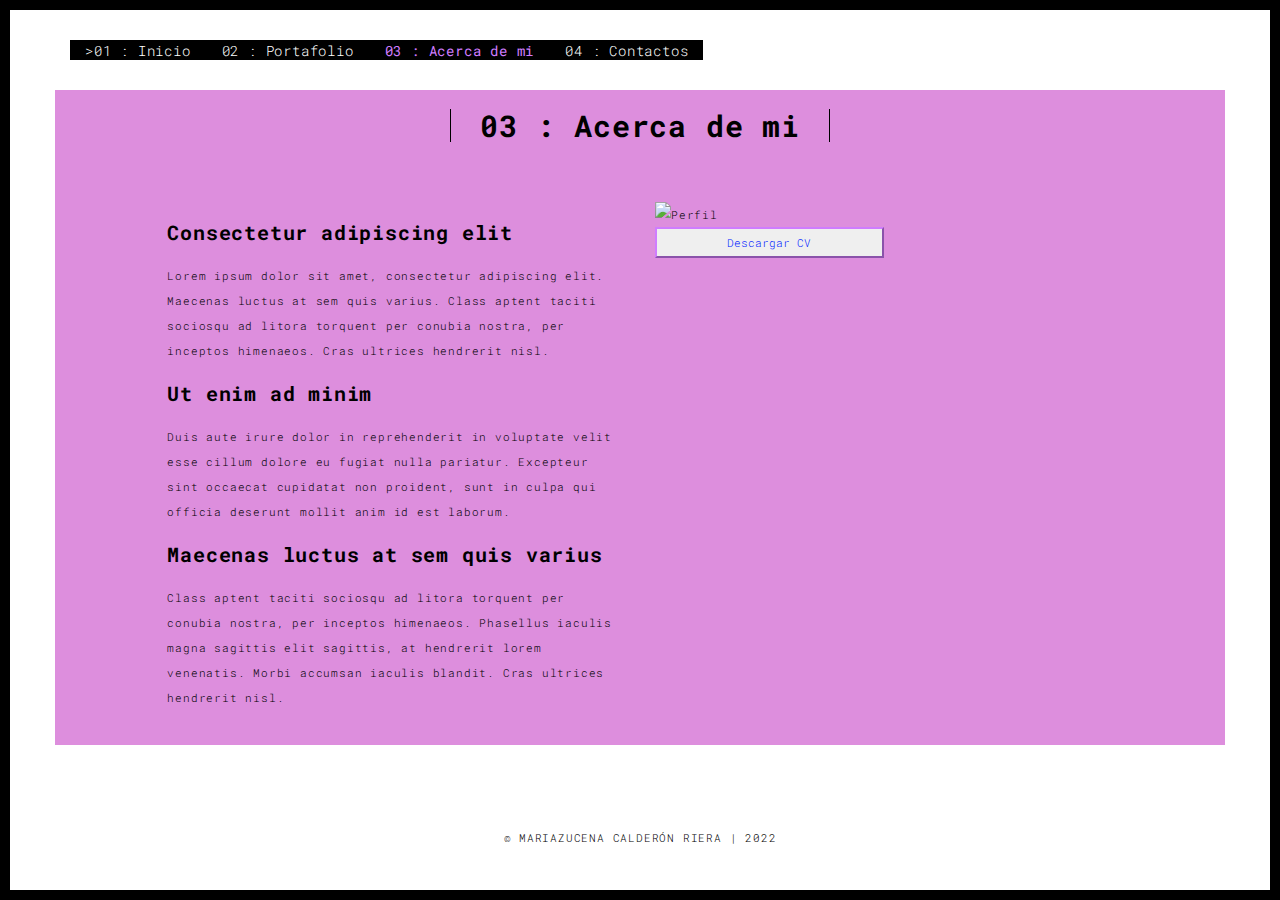
==== commit 01dba9ba: "Segunda versión de about.html, pruebas con botón y color de fondo" ====
--- a/about.html
+++ b/about.html
@@ -70,6 +70,7 @@
 
                 <div class="col-xs-12 col-md-6">
                   <img src="https://i.imgur.com/AEk5VJh.png" class="img-responsive" alt="Perfil" style="width: 90%;">
+                  <button style="color: white; border-color:#CF7DFE; width: 50%;"><a href="https://drive.google.com/file/d/1MKOUIsdVsdVPNPVkGS7CwlqXQzVhjTQT/view?usp=sharing" target="_blank">Descargar CV</a></button>
                 </div>
 
               </div>
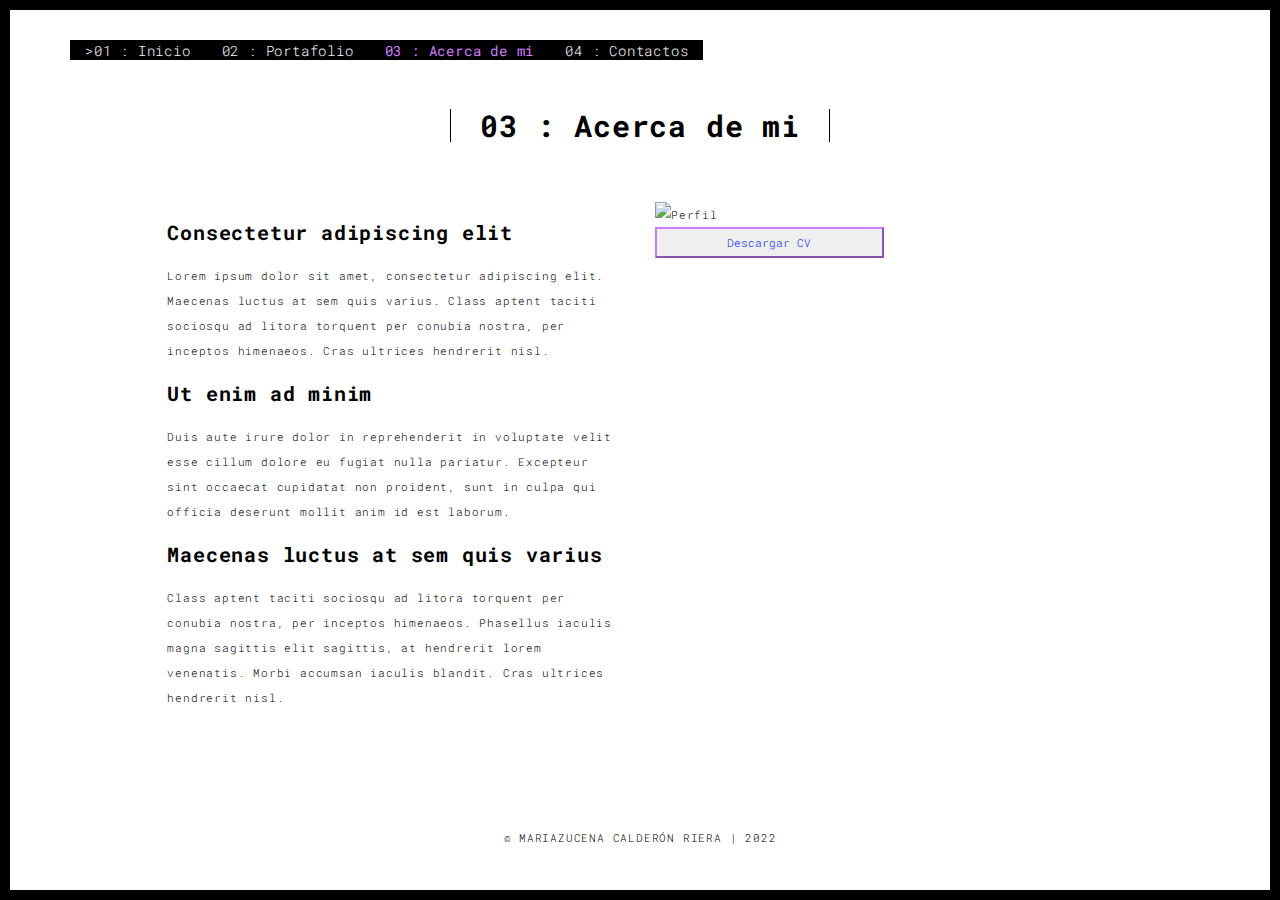
==== commit f70a12cb: "Se cambio fondo de about.html y contact.html" ====
--- a/about.html
+++ b/about.html
@@ -46,7 +46,7 @@
 
 <div class="section-container">
     <div class="container">
-      <div class="row" style="background-color:rgb(221, 142, 221); padding-bottom: 20px;">
+      <div class="row" style="background-image :url('https://i.imgur.com/0i5LTt7.jpg'); padding-bottom: 20px;">
         <div class="col-xs-12">
           <div class="section-container-spacer text-center">
             <h1 class="h2">03 : Acerca de mi</h1>
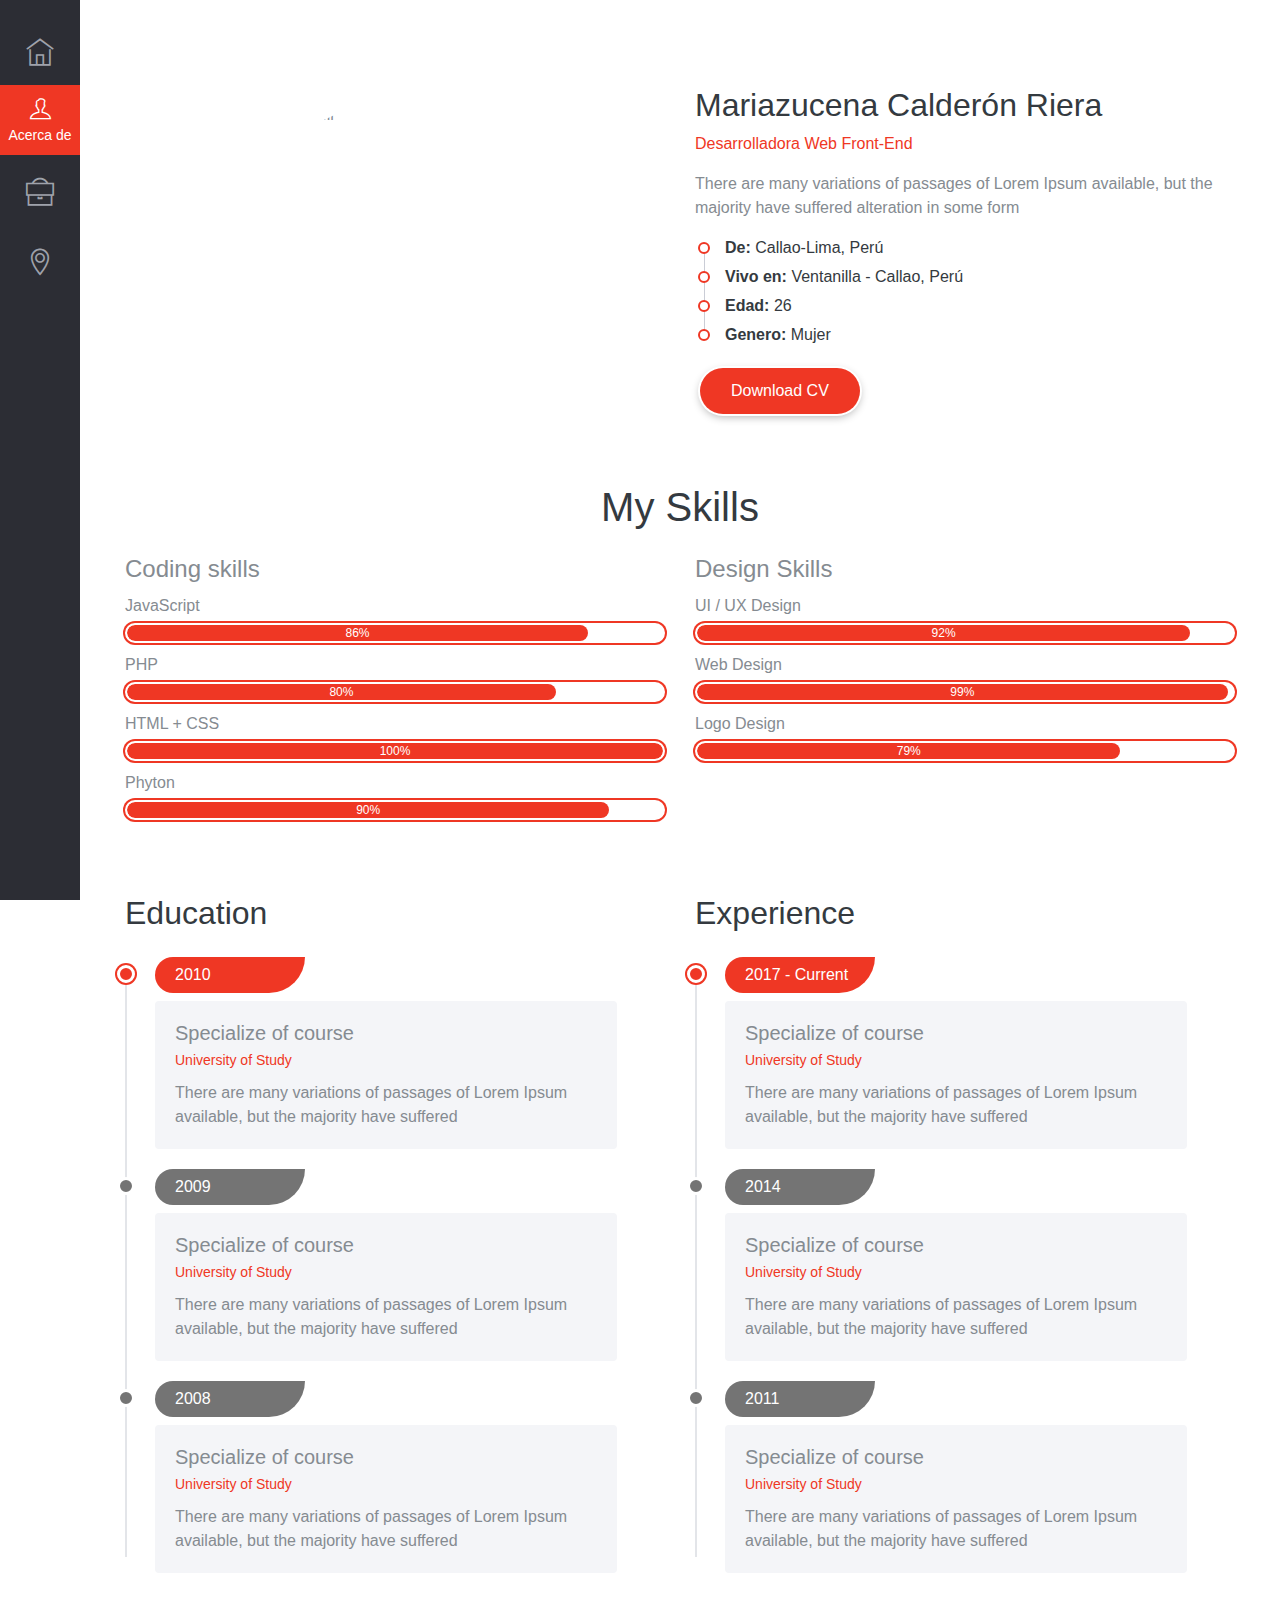
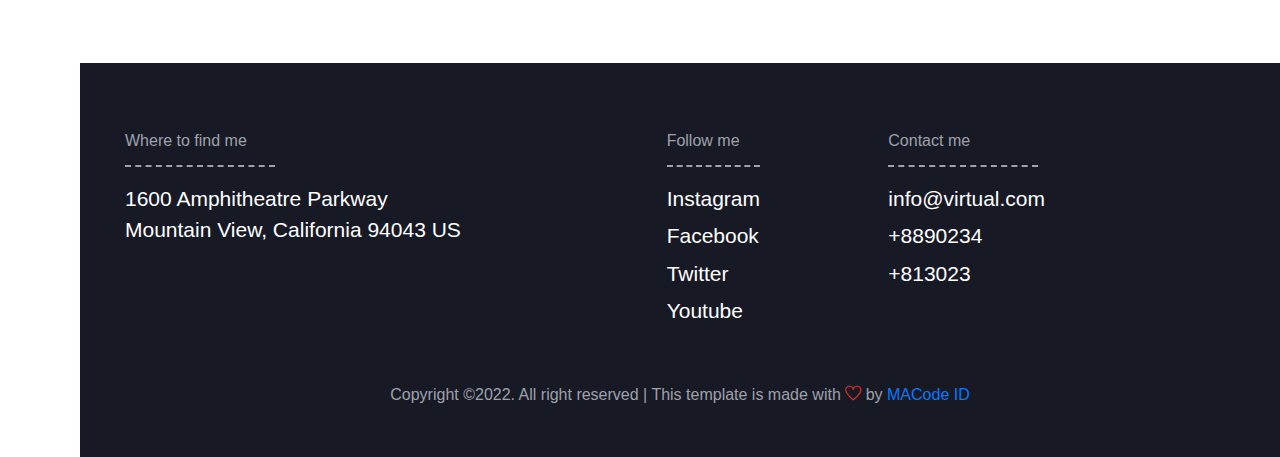
==== commit a90ef0c7: "Se elimino carpeta HTML y los archivos se cambiaron de lugar afuera de esta" ====
--- a/about.html
+++ b/about.html
@@ -1,105 +1,317 @@
 <!DOCTYPE html>
 <html lang="en">
-
 <head>
   <meta charset="UTF-8">
-  <meta content="IE=edge" http-equiv="X-UA-Compatible">
-  <meta content="width=device-width,initial-scale=1" name="viewport">
-  <meta content="description" name="description">
-  <meta name="google" content="notranslate" />
-  <meta content="Mashup templates have been developped by Orson.io team" name="author">
-
-  <title>Mariazucena Calderón Riera</title>   
-
-<link href="./main.3f6952e4.css" rel="stylesheet"></head>
-
-<body class="">
-<div id="site-border-left"></div>
-<div id="site-border-right"></div>
-<div id="site-border-top"></div>
-<div id="site-border-bottom"></div>
- <!-- Add your content of header -->
-<header>
-  <nav class="navbar  navbar-fixed-top navbar-default">
-    <div class="container">
-        <button type="button" class="navbar-toggle collapsed" data-toggle="collapse" data-target="#navbar-collapse" aria-expanded="false">
-          <span class="sr-only">Toggle navigation</span>
-          <span class="icon-bar"></span>
-          <span class="icon-bar"></span>
-          <span class="icon-bar"></span>
-        </button>
-
-      <div class="collapse navbar-collapse" id="navbar-collapse">
-        <ul class="nav navbar-nav" style="background-color:black;">
-          <li ><a href="./index.html" title="" style="color:white">>01 : Inicio</a></li>
-          <!-- href="./works.html" -->
-          <li><a href="./maintenance.html" title="" style="color:white">02 : Portafolio</a></li>
-          <li><a href="./about.html" title="" style="color:#CF7DFE; font-weight: bolder;">03 : Acerca de mi</a></li>
-          <li><a href="./contact.html" title="" style="color:white">04 : Contactos</a></li>
-        </ul>
-
-
-      </div> 
+  <meta name="viewport" content="width=device-width, initial-scale=1.0">
+  
+  <meta http-equiv="X-UA-Compatible" content="ie=edge">
+  
+  <meta name="copyright" content="MACode ID, https://www.macodeid.com/">
+  
+  <title>Portafolio - Mariazucena Calderón Riera</title>
+  
+  <link rel="shortcut icon" type="image/x-icon" href="../assets/favicon.ico">
+  
+  <link rel="stylesheet" type="text/css" href="../assets/css/themify-icons.css">
+  
+  <link rel="stylesheet" type="text/css" href="../assets/css/bootstrap.css">
+
+  <link rel="stylesheet" type="text/css" href="../assets/vendor/animate/animate.css">
+  
+  <link rel="stylesheet" type="text/css" href="../assets/vendor/perfect-scrollbar/css/perfect-scrollbar.css">
+  
+  <link rel="stylesheet" type="text/css" href="../assets/vendor/nice-select/css/nice-select.css">
+
+  <link rel="stylesheet" type="text/css" href="../assets/vendor/fancybox/css/jquery.fancybox.min.css">
+  
+  <link rel="stylesheet" type="text/css" href="../assets/css/virtual.css">
+  
+  <link rel="stylesheet" type="text/css" href="../assets/css/minibar.virtual.css">
+</head>
+<body class="theme-red">
+  
+  <!-- Botón de retorno -->
+  <div class="btn-back_to_top">
+    <span class="ti-arrow-up"></span>
+  </div>
+  
+<!-- Barra de navegación responsive -->
+  <div class="topbar-nav fixed-top">
+    <div class="brand">
+      <img src="../assets/favicon.ico" alt="" width="30" height="30">
     </div>
-  </nav>
-</header>
-
-<div class="section-container">
-    <div class="container">
-      <div class="row" style="background-image :url('https://i.imgur.com/0i5LTt7.jpg'); padding-bottom: 20px;">
-        <div class="col-xs-12">
-          <div class="section-container-spacer text-center">
-            <h1 class="h2">03 : Acerca de mi</h1>
-          </div>
-          
-          <div class="row">
-            <div class="col-md-10 col-md-offset-1">
-              <div class="row">
-                <div class="col-xs-12 col-md-6">
-                  <h3>Consectetur adipiscing elit</h3>
-                  <p>Lorem ipsum dolor sit amet, consectetur adipiscing elit. Maecenas luctus at sem quis varius. 
-                  Class aptent taciti sociosqu ad litora torquent per conubia nostra, per inceptos himenaeos. Cras ultrices hendrerit nisl.</p>
-                  <h3>Ut enim ad minim </h3>
-                  <p>Duis aute irure dolor in reprehenderit in voluptate velit esse
-                  cillum dolore eu fugiat nulla pariatur. Excepteur sint occaecat cupidatat non
-                  proident, sunt in culpa qui officia deserunt mollit anim id est laborum. 
-                  <h3>Maecenas luctus at sem quis varius</h3>
-                  <p>
-                  Class aptent taciti sociosqu ad litora torquent per conubia nostra, per inceptos himenaeos. Phasellus iaculis magna sagittis elit sagittis, at hendrerit lorem venenatis. Morbi accumsan iaculis blandit. Cras ultrices hendrerit nisl.</p>
-                </div>
-
-                <div class="col-xs-12 col-md-6">
-                  <img src="https://i.imgur.com/AEk5VJh.png" class="img-responsive" alt="Perfil" style="width: 90%;">
-                  <button style="color: white; border-color:#CF7DFE; width: 50%;"><a href="https://drive.google.com/file/d/1MKOUIsdVsdVPNPVkGS7CwlqXQzVhjTQT/view?usp=sharing" target="_blank">Descargar CV</a></button>
-                </div>
-
-              </div>
-            </div>
-          </div>
-          
-          
-       </div>
+    <h3 class="ml-1">Gram</h3>
+    <button class="btn-fab toggle-menu mr-3"><span class="ti-menu"></span></button>
+  </div>
+  
+  <!-- Barra de navegación vertical -->
+  <div class="minibar">
+    <div class="header">
+      <div class="brand">
+        
       </div>
     </div>
-  </div>
-
-
-<footer class="footer-container text-center">
-  <div class="container">
-    <div class="row">
-      <div class="col-xs-12">
-        <p>© MARIAZUCENA CALDERÓN RIERA | 2022</p>
-      </div>
+    <div class="content">
+      <ul class="main-menu">
+        <li class="menu-item">
+          <a href="./index.html" class="menu-link">
+            <span class="icon ti-home"></span>
+            <span class="caption">Inicio</span>
+          </a>
+        </li>
+        <li class="menu-item active">
+          <a href="#about" class="menu-link">
+            <span class="icon ti-user"></span>
+            <span class="caption">Acerca de</span>
+          </a>
+        </li>
+        <li class="menu-item">
+          <a href="#portfolio" class="menu-link">
+            <span class="icon ti-briefcase"></span>
+            <span class="caption">Portafolio</span>
+          </a>
+        </li>
+        <li class="menu-item">
+          <a href="#contact" class="menu-link">
+            <span class="icon ti-location-pin"></span>
+            <span class="caption">Contacto</span>
+          </a>
+        </li>
+      </ul>
     </div>
   </div>
-</footer>
-
-<script>
-  document.addEventListener("DOMContentLoaded", function (event) {
-     navActivePage();
-  });
-</script>
-
- <script type="text/javascript" src="./main.70a66962.js"></script></body>
-
+  
+  <!-- Fin de Contenedor Principal -->
+  <div class="vg-main-wrapper">   
+
+    <!-- Acerca de  -->
+    <div class="vg-page page-about" id="about">
+
+        <!-- Perfil -->
+        <div class="container py-3">
+          <div class="row">
+
+            <div class="col-md-6">
+              <div class="img-place wow fadeInUp" style="visibility: visible; animation-name: fadeInUp;">
+                <img src="https://i.imgur.com/AEk5VJh.png" alt="Foto Perfil">
+              </div>
+            </div>
+
+            <div class="col-md-6">
+              <div class="caption wow fadeInRight">
+                <h2 class="fg-dark">Mariazucena Calderón Riera</h2>
+                <p class="fg-theme fw-medium">Desarrolladora Web Front-End</p>
+                <p>There are many variations of passages of Lorem Ipsum available, but the majority have suffered alteration in some form</p>
+                <ul class="theme-list">
+                  <li class="fg-dark"><b>De:</b> Callao-Lima, Perú </li>
+                  <li class="fg-dark"><b>Vivo en:</b> Ventanilla - Callao, Perú</li>
+                  <li class="fg-dark"><b>Edad:</b> 26</li>
+                  <li class="fg-dark"><b>Genero:</b> Mujer</li>
+                </ul>
+                <button class="btn btn-theme btn-rounded">Download CV</button>
+              </div>
+            </div>
+            
+          </div>
+        </div> 
+        <!-- Fin de Perfil -->
+
+        <!-- Habilidades -->
+        <div class="container mt-5">
+          <h1 class="text-center fg-dark wow fadeInUp">My Skills</h1>
+          <div class="row py-3">
+            <div class="col-md-6">
+              <h4 class="wow fadeInUp">Coding skills</h4>
+              <div class="progress-wrapper wow fadeInUp">
+                <span class="caption">JavaScript</span>
+                <div class="progress">
+                  <div class="progress-bar" role="progressbar" style="width: 86%;" aria-valuenow="75" aria-valuemin="0" aria-valuemax="100">86%</div>
+                </div>
+              </div>
+              <div class="progress-wrapper wow fadeInUp">
+                <span class="caption">PHP</span>
+                <div class="progress">
+                  <div class="progress-bar" role="progressbar" style="width: 80%;" aria-valuenow="75" aria-valuemin="0" aria-valuemax="100">80%</div>
+                </div>
+              </div>
+              <div class="progress-wrapper wow fadeInUp">
+                <span class="caption">HTML + CSS</span>
+                <div class="progress">
+                  <div class="progress-bar" role="progressbar" style="width: 100%;" aria-valuenow="75" aria-valuemin="0" aria-valuemax="100">100%</div>
+                </div>
+              </div>
+              <div class="progress-wrapper wow fadeInUp">
+                <span class="caption">Phyton</span>
+                <div class="progress">
+                  <div class="progress-bar" role="progressbar" style="width: 90%;" aria-valuenow="75" aria-valuemin="0" aria-valuemax="100">90%</div>
+                </div>
+              </div>
+            </div>
+            <div class="col-md-6">
+              <h4 class="wow fadeInUp">Design Skills</h4>
+              <div class="progress-wrapper wow fadeInUp">
+                <span class="caption">UI / UX Design</span>
+                <div class="progress">
+                  <div class="progress-bar" role="progressbar" style="width: 92%;" aria-valuenow="75" aria-valuemin="0" aria-valuemax="100">92%</div>
+                </div>
+              </div>
+              <div class="progress-wrapper wow fadeInUp">
+                <span class="caption">Web Design</span>
+                <div class="progress">
+                  <div class="progress-bar" role="progressbar" style="width: 99%;" aria-valuenow="75" aria-valuemin="0" aria-valuemax="100">99%</div>
+                </div>
+              </div>
+              <div class="progress-wrapper wow fadeInUp">
+                <span class="caption">Logo Design</span>
+                <div class="progress">
+                  <div class="progress-bar" role="progressbar" style="width: 79%;" aria-valuenow="75" aria-valuemin="0" aria-valuemax="100">79%</div>
+                </div>
+              </div>
+            </div>
+          </div>
+        </div> 
+        <!-- Fin de Habilidades -->
+
+        <!-- Educación y Experiencia Laboral -->
+        <div class="container pt-5">
+          <div class="row">
+            <div class="col-md-6 wow fadeInRight">
+              <h2 class="fg-dark">Education</h2>
+              <ul class="timeline mt-4 pr-md-5">
+                <li>
+                  <div class="title">2010</div>
+                  <div class="details">
+                    <h5>Specialize of course</h5>
+                    <small class="fg-theme">University of Study</small>
+                    <p>There are many variations of passages of Lorem Ipsum available, but the majority have suffered</p>
+                  </div>
+                </li>
+                <li>
+                  <div class="title">2009</div>
+                  <div class="details">
+                    <h5>Specialize of course</h5>
+                    <small class="fg-theme">University of Study</small>
+                    <p>There are many variations of passages of Lorem Ipsum available, but the majority have suffered</p>
+                  </div>
+                </li>
+                <li>
+                  <div class="title">2008</div>
+                  <div class="details">
+                    <h5>Specialize of course</h5>
+                    <small class="fg-theme">University of Study</small>
+                    <p>There are many variations of passages of Lorem Ipsum available, but the majority have suffered</p>
+                  </div>
+                </li>
+              </ul>
+            </div>
+            <div class="col-md-6 wow fadeInRight" data-wow-delay="200ms">
+              <h2 class="fg-dark">Experience</h2>
+              <ul class="timeline mt-4 pr-md-5">
+                <li>
+                  <div class="title">2017 - Current</div>
+                  <div class="details">
+                    <h5>Specialize of course</h5>
+                    <small class="fg-theme">University of Study</small>
+                    <p>There are many variations of passages of Lorem Ipsum available, but the majority have suffered</p>
+                  </div>
+                </li>
+                <li>
+                  <div class="title">2014</div>
+                  <div class="details">
+                    <h5>Specialize of course</h5>
+                    <small class="fg-theme">University of Study</small>
+                    <p>There are many variations of passages of Lorem Ipsum available, but the majority have suffered</p>
+                  </div>
+                </li>
+                <li>
+                  <div class="title">2011</div>
+                  <div class="details">
+                    <h5>Specialize of course</h5>
+                    <small class="fg-theme">University of Study</small>
+                    <p>There are many variations of passages of Lorem Ipsum available, but the majority have suffered</p>
+                  </div>
+                </li>
+              </ul>
+            </div>
+          </div>
+        </div> 
+        <!-- Fin de Educación y Experiencia Laboral -->
+      </div>
+      <!-- Fin de Acerca de -->
+
+      
+      <!-- Pie de Página -->
+      <div class="vg-footer">
+
+        <div class="container">
+
+          <div class="row">
+
+            <div class="col-lg-4 py-3">
+              <div class="footer-info">
+                <p>Where to find me</p>
+                <hr class="divider">
+                <p class="fs-large fg-white">1600 Amphitheatre Parkway Mountain View, California 94043 US</p>
+              </div>
+            </div>
+
+            <div class="col-md-6 col-lg-3 py-3">
+              <div class="float-lg-right">
+                <p>Follow me</p>
+                <hr class="divider">
+                <ul class="list-unstyled">
+                  <li><a href="#">Instagram</a></li>
+                  <li><a href="#">Facebook</a></li>
+                  <li><a href="#">Twitter</a></li>
+                  <li><a href="#">Youtube</a></li>
+                </ul>
+              </div>
+            </div>
+
+            <div class="col-md-6 col-lg-3 py-3">
+              <div class="float-lg-right">
+                <p>Contact me</p>
+                <hr class="divider">
+                <ul class="list-unstyled">
+                  <li>info@virtual.com</li>
+                  <li>+8890234</li>
+                  <li>+813023</li>
+                </ul>
+              </div>
+            </div>
+
+          </div>
+
+            <div class="col-12">
+              <p class="text-center mb-0 mt-4">Copyright &copy;2022. All right reserved | This template is made with <span class="ti-heart fg-theme-red"></span> by <a href="https://www.macodeid.com/">MACode ID</a></p>
+            </div>
+
+        </div>
+
+      </div> 
+      <!-- Fin de Pie de Página -->
+    </div> 
+    <!-- Fin de Contenedor Principal -->
+
+    <script src="../assets/js/jquery-3.5.1.min.js"></script>
+  
+  <script src="../assets/js/bootstrap.bundle.min.js"></script>
+  
+  <script src="../assets/vendor/perfect-scrollbar/js/perfect-scrollbar.js"></script>
+  
+  <script src="../assets/vendor/isotope/isotope.pkgd.min.js"></script>
+  
+  <script src="../assets/vendor/nice-select/js/jquery.nice-select.min.js"></script>
+  
+  <script src="../assets/vendor/fancybox/js/jquery.fancybox.min.js"></script>
+
+  <script src="../assets/vendor/wow/wow.min.js"></script>
+
+  <script src="../assets/vendor/animateNumber/jquery.animateNumber.min.js"></script>
+
+  <script src="../assets/vendor/waypoints/jquery.waypoints.min.js"></script>
+  
+  <script src="../assets/js/minibar-virtual.js"></script>
+
+</body>
 </html>--- a/assets/css/themify-icons.css
+++ b/assets/css/themify-icons.css
@@ -0,0 +1,1081 @@
+@font-face {
+	font-family: 'themify';
+	src:url('../fonts/themify.eot?-fvbane');
+	src:url('../fonts/themify.eot?#iefix-fvbane') format('embedded-opentype'),
+		url('../fonts/themify.woff?-fvbane') format('woff'),
+		url('../fonts/themify.ttf?-fvbane') format('truetype'),
+		url('../fonts/themify.svg?-fvbane#themify') format('svg');
+	font-weight: normal;
+	font-style: normal;
+}
+
+[class^="ti-"], [class*=" ti-"] {
+	font-family: 'themify';
+	speak: none;
+	font-style: normal;
+	font-weight: normal;
+	font-variant: normal;
+	text-transform: none;
+	line-height: 1;
+
+	/* Better Font Rendering =========== */
+	-webkit-font-smoothing: antialiased;
+	-moz-osx-font-smoothing: grayscale;
+}
+
+.ti-wand:before {
+	content: "\e600";
+}
+.ti-volume:before {
+	content: "\e601";
+}
+.ti-user:before {
+	content: "\e602";
+}
+.ti-unlock:before {
+	content: "\e603";
+}
+.ti-unlink:before {
+	content: "\e604";
+}
+.ti-trash:before {
+	content: "\e605";
+}
+.ti-thought:before {
+	content: "\e606";
+}
+.ti-target:before {
+	content: "\e607";
+}
+.ti-tag:before {
+	content: "\e608";
+}
+.ti-tablet:before {
+	content: "\e609";
+}
+.ti-star:before {
+	content: "\e60a";
+}
+.ti-spray:before {
+	content: "\e60b";
+}
+.ti-signal:before {
+	content: "\e60c";
+}
+.ti-shopping-cart:before {
+	content: "\e60d";
+}
+.ti-shopping-cart-full:before {
+	content: "\e60e";
+}
+.ti-settings:before {
+	content: "\e60f";
+}
+.ti-search:before {
+	content: "\e610";
+}
+.ti-zoom-in:before {
+	content: "\e611";
+}
+.ti-zoom-out:before {
+	content: "\e612";
+}
+.ti-cut:before {
+	content: "\e613";
+}
+.ti-ruler:before {
+	content: "\e614";
+}
+.ti-ruler-pencil:before {
+	content: "\e615";
+}
+.ti-ruler-alt:before {
+	content: "\e616";
+}
+.ti-bookmark:before {
+	content: "\e617";
+}
+.ti-bookmark-alt:before {
+	content: "\e618";
+}
+.ti-reload:before {
+	content: "\e619";
+}
+.ti-plus:before {
+	content: "\e61a";
+}
+.ti-pin:before {
+	content: "\e61b";
+}
+.ti-pencil:before {
+	content: "\e61c";
+}
+.ti-pencil-alt:before {
+	content: "\e61d";
+}
+.ti-paint-roller:before {
+	content: "\e61e";
+}
+.ti-paint-bucket:before {
+	content: "\e61f";
+}
+.ti-na:before {
+	content: "\e620";
+}
+.ti-mobile:before {
+	content: "\e621";
+}
+.ti-minus:before {
+	content: "\e622";
+}
+.ti-medall:before {
+	content: "\e623";
+}
+.ti-medall-alt:before {
+	content: "\e624";
+}
+.ti-marker:before {
+	content: "\e625";
+}
+.ti-marker-alt:before {
+	content: "\e626";
+}
+.ti-arrow-up:before {
+	content: "\e627";
+}
+.ti-arrow-right:before {
+	content: "\e628";
+}
+.ti-arrow-left:before {
+	content: "\e629";
+}
+.ti-arrow-down:before {
+	content: "\e62a";
+}
+.ti-lock:before {
+	content: "\e62b";
+}
+.ti-location-arrow:before {
+	content: "\e62c";
+}
+.ti-link:before {
+	content: "\e62d";
+}
+.ti-layout:before {
+	content: "\e62e";
+}
+.ti-layers:before {
+	content: "\e62f";
+}
+.ti-layers-alt:before {
+	content: "\e630";
+}
+.ti-key:before {
+	content: "\e631";
+}
+.ti-import:before {
+	content: "\e632";
+}
+.ti-image:before {
+	content: "\e633";
+}
+.ti-heart:before {
+	content: "\e634";
+}
+.ti-heart-broken:before {
+	content: "\e635";
+}
+.ti-hand-stop:before {
+	content: "\e636";
+}
+.ti-hand-open:before {
+	content: "\e637";
+}
+.ti-hand-drag:before {
+	content: "\e638";
+}
+.ti-folder:before {
+	content: "\e639";
+}
+.ti-flag:before {
+	content: "\e63a";
+}
+.ti-flag-alt:before {
+	content: "\e63b";
+}
+.ti-flag-alt-2:before {
+	content: "\e63c";
+}
+.ti-eye:before {
+	content: "\e63d";
+}
+.ti-export:before {
+	content: "\e63e";
+}
+.ti-exchange-vertical:before {
+	content: "\e63f";
+}
+.ti-desktop:before {
+	content: "\e640";
+}
+.ti-cup:before {
+	content: "\e641";
+}
+.ti-crown:before {
+	content: "\e642";
+}
+.ti-comments:before {
+	content: "\e643";
+}
+.ti-comment:before {
+	content: "\e644";
+}
+.ti-comment-alt:before {
+	content: "\e645";
+}
+.ti-close:before {
+	content: "\e646";
+}
+.ti-clip:before {
+	content: "\e647";
+}
+.ti-angle-up:before {
+	content: "\e648";
+}
+.ti-angle-right:before {
+	content: "\e649";
+}
+.ti-angle-left:before {
+	content: "\e64a";
+}
+.ti-angle-down:before {
+	content: "\e64b";
+}
+.ti-check:before {
+	content: "\e64c";
+}
+.ti-check-box:before {
+	content: "\e64d";
+}
+.ti-camera:before {
+	content: "\e64e";
+}
+.ti-announcement:before {
+	content: "\e64f";
+}
+.ti-brush:before {
+	content: "\e650";
+}
+.ti-briefcase:before {
+	content: "\e651";
+}
+.ti-bolt:before {
+	content: "\e652";
+}
+.ti-bolt-alt:before {
+	content: "\e653";
+}
+.ti-blackboard:before {
+	content: "\e654";
+}
+.ti-bag:before {
+	content: "\e655";
+}
+.ti-move:before {
+	content: "\e656";
+}
+.ti-arrows-vertical:before {
+	content: "\e657";
+}
+.ti-arrows-horizontal:before {
+	content: "\e658";
+}
+.ti-fullscreen:before {
+	content: "\e659";
+}
+.ti-arrow-top-right:before {
+	content: "\e65a";
+}
+.ti-arrow-top-left:before {
+	content: "\e65b";
+}
+.ti-arrow-circle-up:before {
+	content: "\e65c";
+}
+.ti-arrow-circle-right:before {
+	content: "\e65d";
+}
+.ti-arrow-circle-left:before {
+	content: "\e65e";
+}
+.ti-arrow-circle-down:before {
+	content: "\e65f";
+}
+.ti-angle-double-up:before {
+	content: "\e660";
+}
+.ti-angle-double-right:before {
+	content: "\e661";
+}
+.ti-angle-double-left:before {
+	content: "\e662";
+}
+.ti-angle-double-down:before {
+	content: "\e663";
+}
+.ti-zip:before {
+	content: "\e664";
+}
+.ti-world:before {
+	content: "\e665";
+}
+.ti-wheelchair:before {
+	content: "\e666";
+}
+.ti-view-list:before {
+	content: "\e667";
+}
+.ti-view-list-alt:before {
+	content: "\e668";
+}
+.ti-view-grid:before {
+	content: "\e669";
+}
+.ti-uppercase:before {
+	content: "\e66a";
+}
+.ti-upload:before {
+	content: "\e66b";
+}
+.ti-underline:before {
+	content: "\e66c";
+}
+.ti-truck:before {
+	content: "\e66d";
+}
+.ti-timer:before {
+	content: "\e66e";
+}
+.ti-ticket:before {
+	content: "\e66f";
+}
+.ti-thumb-up:before {
+	content: "\e670";
+}
+.ti-thumb-down:before {
+	content: "\e671";
+}
+.ti-text:before {
+	content: "\e672";
+}
+.ti-stats-up:before {
+	content: "\e673";
+}
+.ti-stats-down:before {
+	content: "\e674";
+}
+.ti-split-v:before {
+	content: "\e675";
+}
+.ti-split-h:before {
+	content: "\e676";
+}
+.ti-smallcap:before {
+	content: "\e677";
+}
+.ti-shine:before {
+	content: "\e678";
+}
+.ti-shift-right:before {
+	content: "\e679";
+}
+.ti-shift-left:before {
+	content: "\e67a";
+}
+.ti-shield:before {
+	content: "\e67b";
+}
+.ti-notepad:before {
+	content: "\e67c";
+}
+.ti-server:before {
+	content: "\e67d";
+}
+.ti-quote-right:before {
+	content: "\e67e";
+}
+.ti-quote-left:before {
+	content: "\e67f";
+}
+.ti-pulse:before {
+	content: "\e680";
+}
+.ti-printer:before {
+	content: "\e681";
+}
+.ti-power-off:before {
+	content: "\e682";
+}
+.ti-plug:before {
+	content: "\e683";
+}
+.ti-pie-chart:before {
+	content: "\e684";
+}
+.ti-paragraph:before {
+	content: "\e685";
+}
+.ti-panel:before {
+	content: "\e686";
+}
+.ti-package:before {
+	content: "\e687";
+}
+.ti-music:before {
+	content: "\e688";
+}
+.ti-music-alt:before {
+	content: "\e689";
+}
+.ti-mouse:before {
+	content: "\e68a";
+}
+.ti-mouse-alt:before {
+	content: "\e68b";
+}
+.ti-money:before {
+	content: "\e68c";
+}
+.ti-microphone:before {
+	content: "\e68d";
+}
+.ti-menu:before {
+	content: "\e68e";
+}
+.ti-menu-alt:before {
+	content: "\e68f";
+}
+.ti-map:before {
+	content: "\e690";
+}
+.ti-map-alt:before {
+	content: "\e691";
+}
+.ti-loop:before {
+	content: "\e692";
+}
+.ti-location-pin:before {
+	content: "\e693";
+}
+.ti-list:before {
+	content: "\e694";
+}
+.ti-light-bulb:before {
+	content: "\e695";
+}
+.ti-Italic:before {
+	content: "\e696";
+}
+.ti-info:before {
+	content: "\e697";
+}
+.ti-infinite:before {
+	content: "\e698";
+}
+.ti-id-badge:before {
+	content: "\e699";
+}
+.ti-hummer:before {
+	content: "\e69a";
+}
+.ti-home:before {
+	content: "\e69b";
+}
+.ti-help:before {
+	content: "\e69c";
+}
+.ti-headphone:before {
+	content: "\e69d";
+}
+.ti-harddrives:before {
+	content: "\e69e";
+}
+.ti-harddrive:before {
+	content: "\e69f";
+}
+.ti-gift:before {
+	content: "\e6a0";
+}
+.ti-game:before {
+	content: "\e6a1";
+}
+.ti-filter:before {
+	content: "\e6a2";
+}
+.ti-files:before {
+	content: "\e6a3";
+}
+.ti-file:before {
+	content: "\e6a4";
+}
+.ti-eraser:before {
+	content: "\e6a5";
+}
+.ti-envelope:before {
+	content: "\e6a6";
+}
+.ti-download:before {
+	content: "\e6a7";
+}
+.ti-direction:before {
+	content: "\e6a8";
+}
+.ti-direction-alt:before {
+	content: "\e6a9";
+}
+.ti-dashboard:before {
+	content: "\e6aa";
+}
+.ti-control-stop:before {
+	content: "\e6ab";
+}
+.ti-control-shuffle:before {
+	content: "\e6ac";
+}
+.ti-control-play:before {
+	content: "\e6ad";
+}
+.ti-control-pause:before {
+	content: "\e6ae";
+}
+.ti-control-forward:before {
+	content: "\e6af";
+}
+.ti-control-backward:before {
+	content: "\e6b0";
+}
+.ti-cloud:before {
+	content: "\e6b1";
+}
+.ti-cloud-up:before {
+	content: "\e6b2";
+}
+.ti-cloud-down:before {
+	content: "\e6b3";
+}
+.ti-clipboard:before {
+	content: "\e6b4";
+}
+.ti-car:before {
+	content: "\e6b5";
+}
+.ti-calendar:before {
+	content: "\e6b6";
+}
+.ti-book:before {
+	content: "\e6b7";
+}
+.ti-bell:before {
+	content: "\e6b8";
+}
+.ti-basketball:before {
+	content: "\e6b9";
+}
+.ti-bar-chart:before {
+	content: "\e6ba";
+}
+.ti-bar-chart-alt:before {
+	content: "\e6bb";
+}
+.ti-back-right:before {
+	content: "\e6bc";
+}
+.ti-back-left:before {
+	content: "\e6bd";
+}
+.ti-arrows-corner:before {
+	content: "\e6be";
+}
+.ti-archive:before {
+	content: "\e6bf";
+}
+.ti-anchor:before {
+	content: "\e6c0";
+}
+.ti-align-right:before {
+	content: "\e6c1";
+}
+.ti-align-left:before {
+	content: "\e6c2";
+}
+.ti-align-justify:before {
+	content: "\e6c3";
+}
+.ti-align-center:before {
+	content: "\e6c4";
+}
+.ti-alert:before {
+	content: "\e6c5";
+}
+.ti-alarm-clock:before {
+	content: "\e6c6";
+}
+.ti-agenda:before {
+	content: "\e6c7";
+}
+.ti-write:before {
+	content: "\e6c8";
+}
+.ti-window:before {
+	content: "\e6c9";
+}
+.ti-widgetized:before {
+	content: "\e6ca";
+}
+.ti-widget:before {
+	content: "\e6cb";
+}
+.ti-widget-alt:before {
+	content: "\e6cc";
+}
+.ti-wallet:before {
+	content: "\e6cd";
+}
+.ti-video-clapper:before {
+	content: "\e6ce";
+}
+.ti-video-camera:before {
+	content: "\e6cf";
+}
+.ti-vector:before {
+	content: "\e6d0";
+}
+.ti-themify-logo:before {
+	content: "\e6d1";
+}
+.ti-themify-favicon:before {
+	content: "\e6d2";
+}
+.ti-themify-favicon-alt:before {
+	content: "\e6d3";
+}
+.ti-support:before {
+	content: "\e6d4";
+}
+.ti-stamp:before {
+	content: "\e6d5";
+}
+.ti-split-v-alt:before {
+	content: "\e6d6";
+}
+.ti-slice:before {
+	content: "\e6d7";
+}
+.ti-shortcode:before {
+	content: "\e6d8";
+}
+.ti-shift-right-alt:before {
+	content: "\e6d9";
+}
+.ti-shift-left-alt:before {
+	content: "\e6da";
+}
+.ti-ruler-alt-2:before {
+	content: "\e6db";
+}
+.ti-receipt:before {
+	content: "\e6dc";
+}
+.ti-pin2:before {
+	content: "\e6dd";
+}
+.ti-pin-alt:before {
+	content: "\e6de";
+}
+.ti-pencil-alt2:before {
+	content: "\e6df";
+}
+.ti-palette:before {
+	content: "\e6e0";
+}
+.ti-more:before {
+	content: "\e6e1";
+}
+.ti-more-alt:before {
+	content: "\e6e2";
+}
+.ti-microphone-alt:before {
+	content: "\e6e3";
+}
+.ti-magnet:before {
+	content: "\e6e4";
+}
+.ti-line-double:before {
+	content: "\e6e5";
+}
+.ti-line-dotted:before {
+	content: "\e6e6";
+}
+.ti-line-dashed:before {
+	content: "\e6e7";
+}
+.ti-layout-width-full:before {
+	content: "\e6e8";
+}
+.ti-layout-width-default:before {
+	content: "\e6e9";
+}
+.ti-layout-width-default-alt:before {
+	content: "\e6ea";
+}
+.ti-layout-tab:before {
+	content: "\e6eb";
+}
+.ti-layout-tab-window:before {
+	content: "\e6ec";
+}
+.ti-layout-tab-v:before {
+	content: "\e6ed";
+}
+.ti-layout-tab-min:before {
+	content: "\e6ee";
+}
+.ti-layout-slider:before {
+	content: "\e6ef";
+}
+.ti-layout-slider-alt:before {
+	content: "\e6f0";
+}
+.ti-layout-sidebar-right:before {
+	content: "\e6f1";
+}
+.ti-layout-sidebar-none:before {
+	content: "\e6f2";
+}
+.ti-layout-sidebar-left:before {
+	content: "\e6f3";
+}
+.ti-layout-placeholder:before {
+	content: "\e6f4";
+}
+.ti-layout-menu:before {
+	content: "\e6f5";
+}
+.ti-layout-menu-v:before {
+	content: "\e6f6";
+}
+.ti-layout-menu-separated:before {
+	content: "\e6f7";
+}
+.ti-layout-menu-full:before {
+	content: "\e6f8";
+}
+.ti-layout-media-right-alt:before {
+	content: "\e6f9";
+}
+.ti-layout-media-right:before {
+	content: "\e6fa";
+}
+.ti-layout-media-overlay:before {
+	content: "\e6fb";
+}
+.ti-layout-media-overlay-alt:before {
+	content: "\e6fc";
+}
+.ti-layout-media-overlay-alt-2:before {
+	content: "\e6fd";
+}
+.ti-layout-media-left-alt:before {
+	content: "\e6fe";
+}
+.ti-layout-media-left:before {
+	content: "\e6ff";
+}
+.ti-layout-media-center-alt:before {
+	content: "\e700";
+}
+.ti-layout-media-center:before {
+	content: "\e701";
+}
+.ti-layout-list-thumb:before {
+	content: "\e702";
+}
+.ti-layout-list-thumb-alt:before {
+	content: "\e703";
+}
+.ti-layout-list-post:before {
+	content: "\e704";
+}
+.ti-layout-list-large-image:before {
+	content: "\e705";
+}
+.ti-layout-line-solid:before {
+	content: "\e706";
+}
+.ti-layout-grid4:before {
+	content: "\e707";
+}
+.ti-layout-grid3:before {
+	content: "\e708";
+}
+.ti-layout-grid2:before {
+	content: "\e709";
+}
+.ti-layout-grid2-thumb:before {
+	content: "\e70a";
+}
+.ti-layout-cta-right:before {
+	content: "\e70b";
+}
+.ti-layout-cta-left:before {
+	content: "\e70c";
+}
+.ti-layout-cta-center:before {
+	content: "\e70d";
+}
+.ti-layout-cta-btn-right:before {
+	content: "\e70e";
+}
+.ti-layout-cta-btn-left:before {
+	content: "\e70f";
+}
+.ti-layout-column4:before {
+	content: "\e710";
+}
+.ti-layout-column3:before {
+	content: "\e711";
+}
+.ti-layout-column2:before {
+	content: "\e712";
+}
+.ti-layout-accordion-separated:before {
+	content: "\e713";
+}
+.ti-layout-accordion-merged:before {
+	content: "\e714";
+}
+.ti-layout-accordion-list:before {
+	content: "\e715";
+}
+.ti-ink-pen:before {
+	content: "\e716";
+}
+.ti-info-alt:before {
+	content: "\e717";
+}
+.ti-help-alt:before {
+	content: "\e718";
+}
+.ti-headphone-alt:before {
+	content: "\e719";
+}
+.ti-hand-point-up:before {
+	content: "\e71a";
+}
+.ti-hand-point-right:before {
+	content: "\e71b";
+}
+.ti-hand-point-left:before {
+	content: "\e71c";
+}
+.ti-hand-point-down:before {
+	content: "\e71d";
+}
+.ti-gallery:before {
+	content: "\e71e";
+}
+.ti-face-smile:before {
+	content: "\e71f";
+}
+.ti-face-sad:before {
+	content: "\e720";
+}
+.ti-credit-card:before {
+	content: "\e721";
+}
+.ti-control-skip-forward:before {
+	content: "\e722";
+}
+.ti-control-skip-backward:before {
+	content: "\e723";
+}
+.ti-control-record:before {
+	content: "\e724";
+}
+.ti-control-eject:before {
+	content: "\e725";
+}
+.ti-comments-smiley:before {
+	content: "\e726";
+}
+.ti-brush-alt:before {
+	content: "\e727";
+}
+.ti-youtube:before {
+	content: "\e728";
+}
+.ti-vimeo:before {
+	content: "\e729";
+}
+.ti-twitter:before {
+	content: "\e72a";
+}
+.ti-time:before {
+	content: "\e72b";
+}
+.ti-tumblr:before {
+	content: "\e72c";
+}
+.ti-skype:before {
+	content: "\e72d";
+}
+.ti-share:before {
+	content: "\e72e";
+}
+.ti-share-alt:before {
+	content: "\e72f";
+}
+.ti-rocket:before {
+	content: "\e730";
+}
+.ti-pinterest:before {
+	content: "\e731";
+}
+.ti-new-window:before {
+	content: "\e732";
+}
+.ti-microsoft:before {
+	content: "\e733";
+}
+.ti-list-ol:before {
+	content: "\e734";
+}
+.ti-linkedin:before {
+	content: "\e735";
+}
+.ti-layout-sidebar-2:before {
+	content: "\e736";
+}
+.ti-layout-grid4-alt:before {
+	content: "\e737";
+}
+.ti-layout-grid3-alt:before {
+	content: "\e738";
+}
+.ti-layout-grid2-alt:before {
+	content: "\e739";
+}
+.ti-layout-column4-alt:before {
+	content: "\e73a";
+}
+.ti-layout-column3-alt:before {
+	content: "\e73b";
+}
+.ti-layout-column2-alt:before {
+	content: "\e73c";
+}
+.ti-instagram:before {
+	content: "\e73d";
+}
+.ti-google:before {
+	content: "\e73e";
+}
+.ti-github:before {
+	content: "\e73f";
+}
+.ti-flickr:before {
+	content: "\e740";
+}
+.ti-facebook:before {
+	content: "\e741";
+}
+.ti-dropbox:before {
+	content: "\e742";
+}
+.ti-dribbble:before {
+	content: "\e743";
+}
+.ti-apple:before {
+	content: "\e744";
+}
+.ti-android:before {
+	content: "\e745";
+}
+.ti-save:before {
+	content: "\e746";
+}
+.ti-save-alt:before {
+	content: "\e747";
+}
+.ti-yahoo:before {
+	content: "\e748";
+}
+.ti-wordpress:before {
+	content: "\e749";
+}
+.ti-vimeo-alt:before {
+	content: "\e74a";
+}
+.ti-twitter-alt:before {
+	content: "\e74b";
+}
+.ti-tumblr-alt:before {
+	content: "\e74c";
+}
+.ti-trello:before {
+	content: "\e74d";
+}
+.ti-stack-overflow:before {
+	content: "\e74e";
+}
+.ti-soundcloud:before {
+	content: "\e74f";
+}
+.ti-sharethis:before {
+	content: "\e750";
+}
+.ti-sharethis-alt:before {
+	content: "\e751";
+}
+.ti-reddit:before {
+	content: "\e752";
+}
+.ti-pinterest-alt:before {
+	content: "\e753";
+}
+.ti-microsoft-alt:before {
+	content: "\e754";
+}
+.ti-linux:before {
+	content: "\e755";
+}
+.ti-jsfiddle:before {
+	content: "\e756";
+}
+.ti-joomla:before {
+	content: "\e757";
+}
+.ti-html5:before {
+	content: "\e758";
+}
+.ti-flickr-alt:before {
+	content: "\e759";
+}
+.ti-email:before {
+	content: "\e75a";
+}
+.ti-drupal:before {
+	content: "\e75b";
+}
+.ti-dropbox-alt:before {
+	content: "\e75c";
+}
+.ti-css3:before {
+	content: "\e75d";
+}
+.ti-rss:before {
+	content: "\e75e";
+}
+.ti-rss-alt:before {
+	content: "\e75f";
+}
